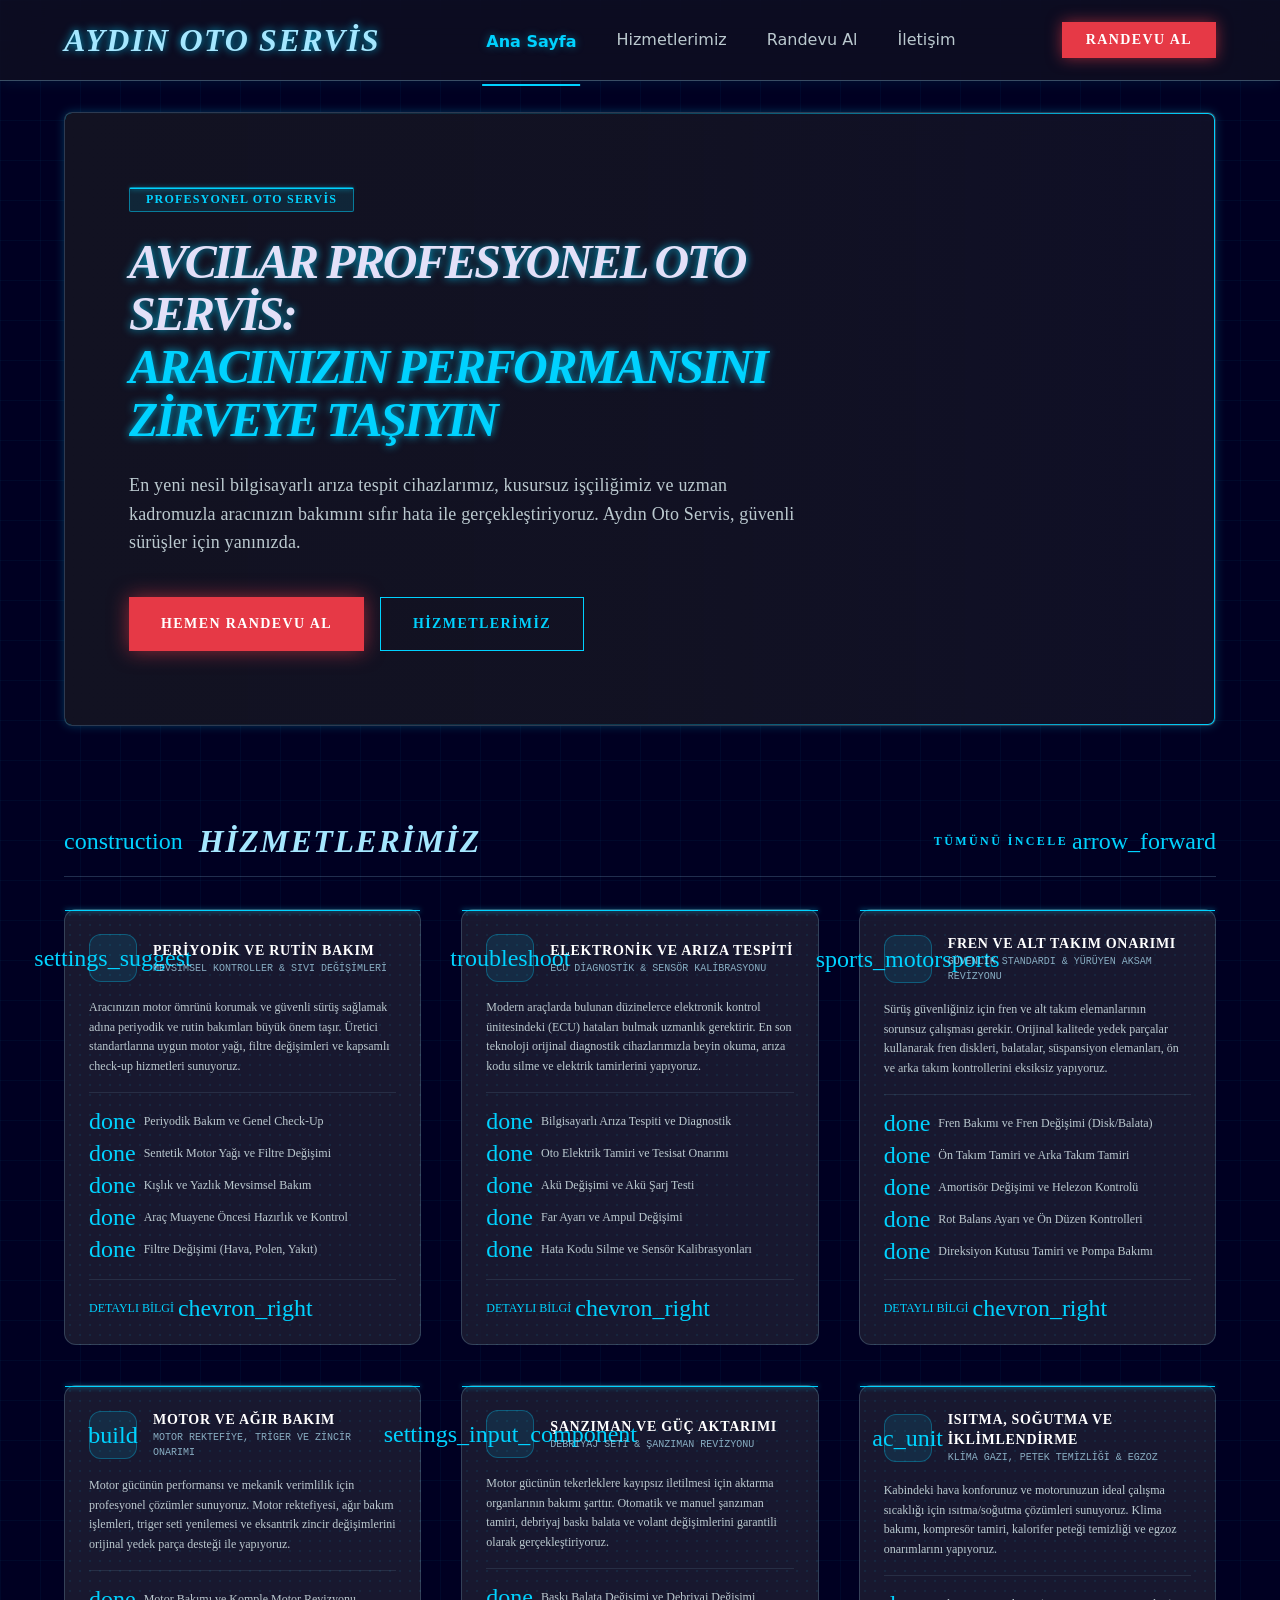
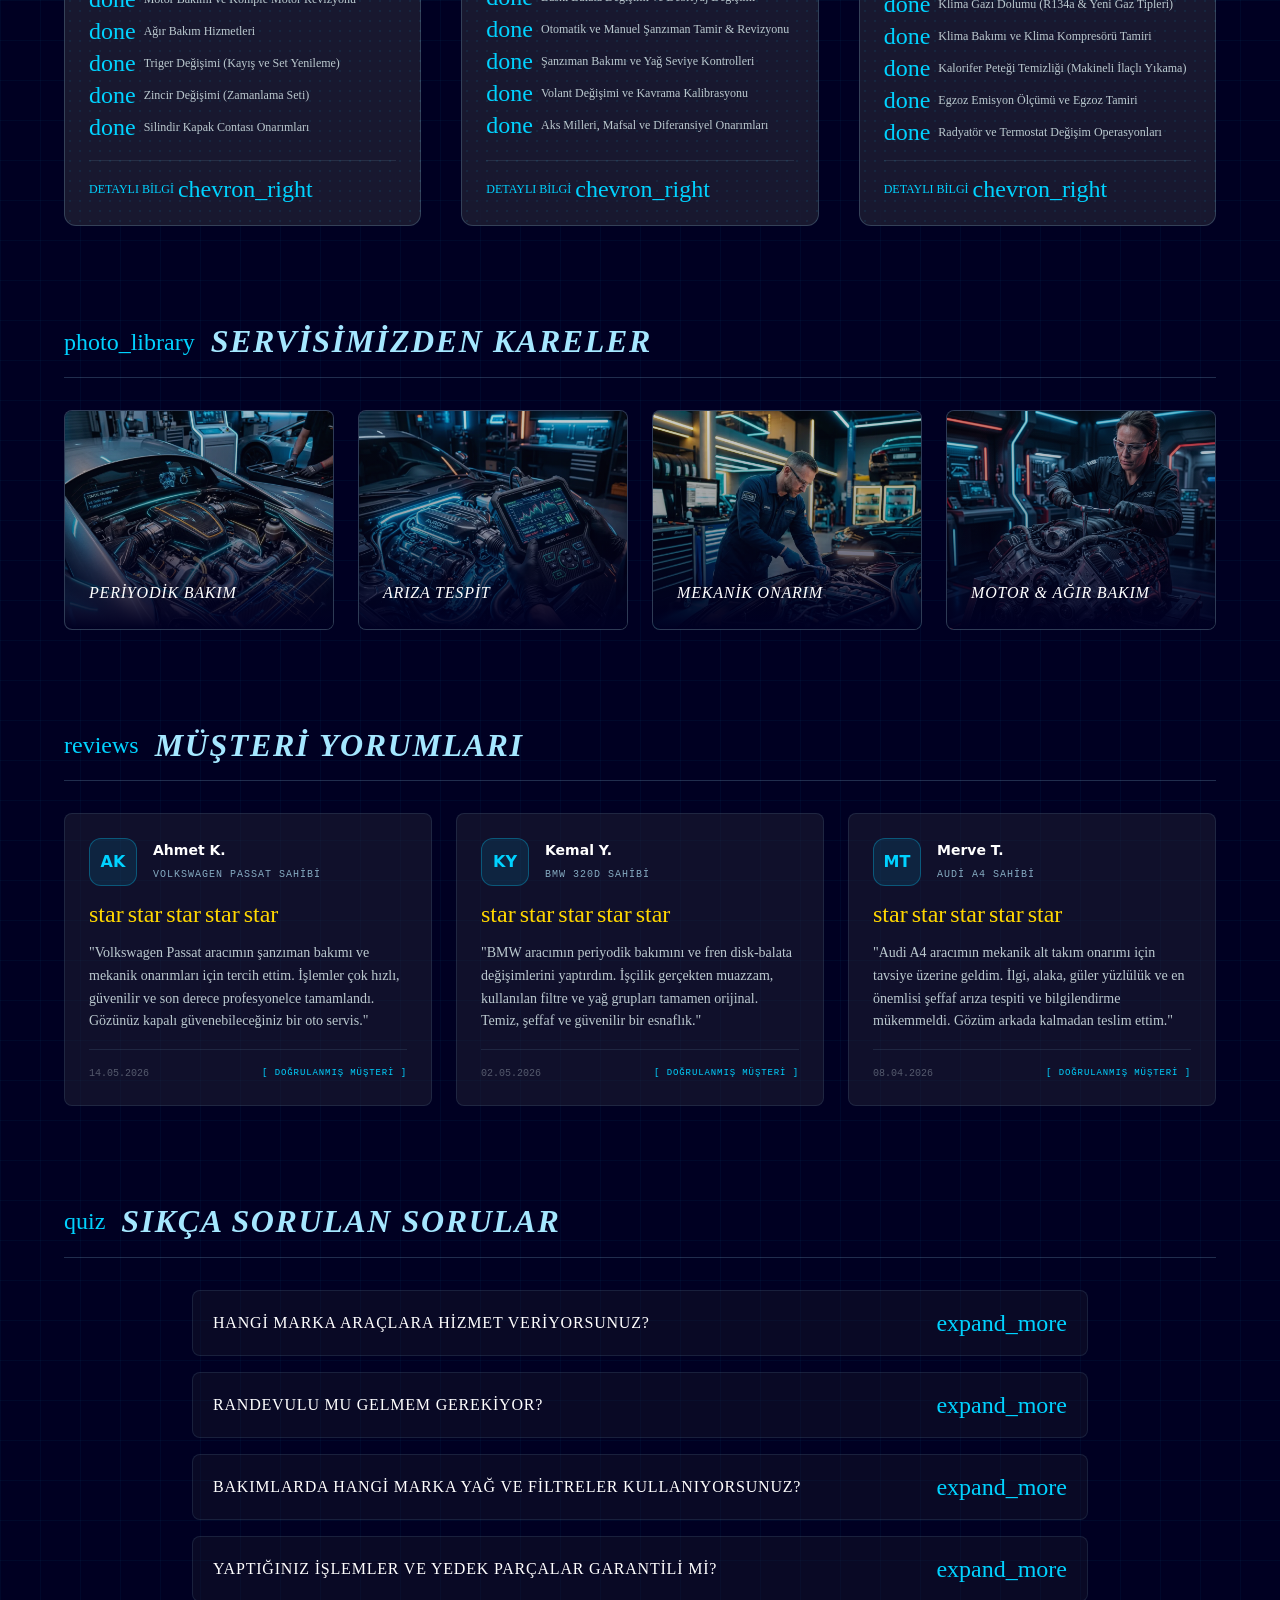
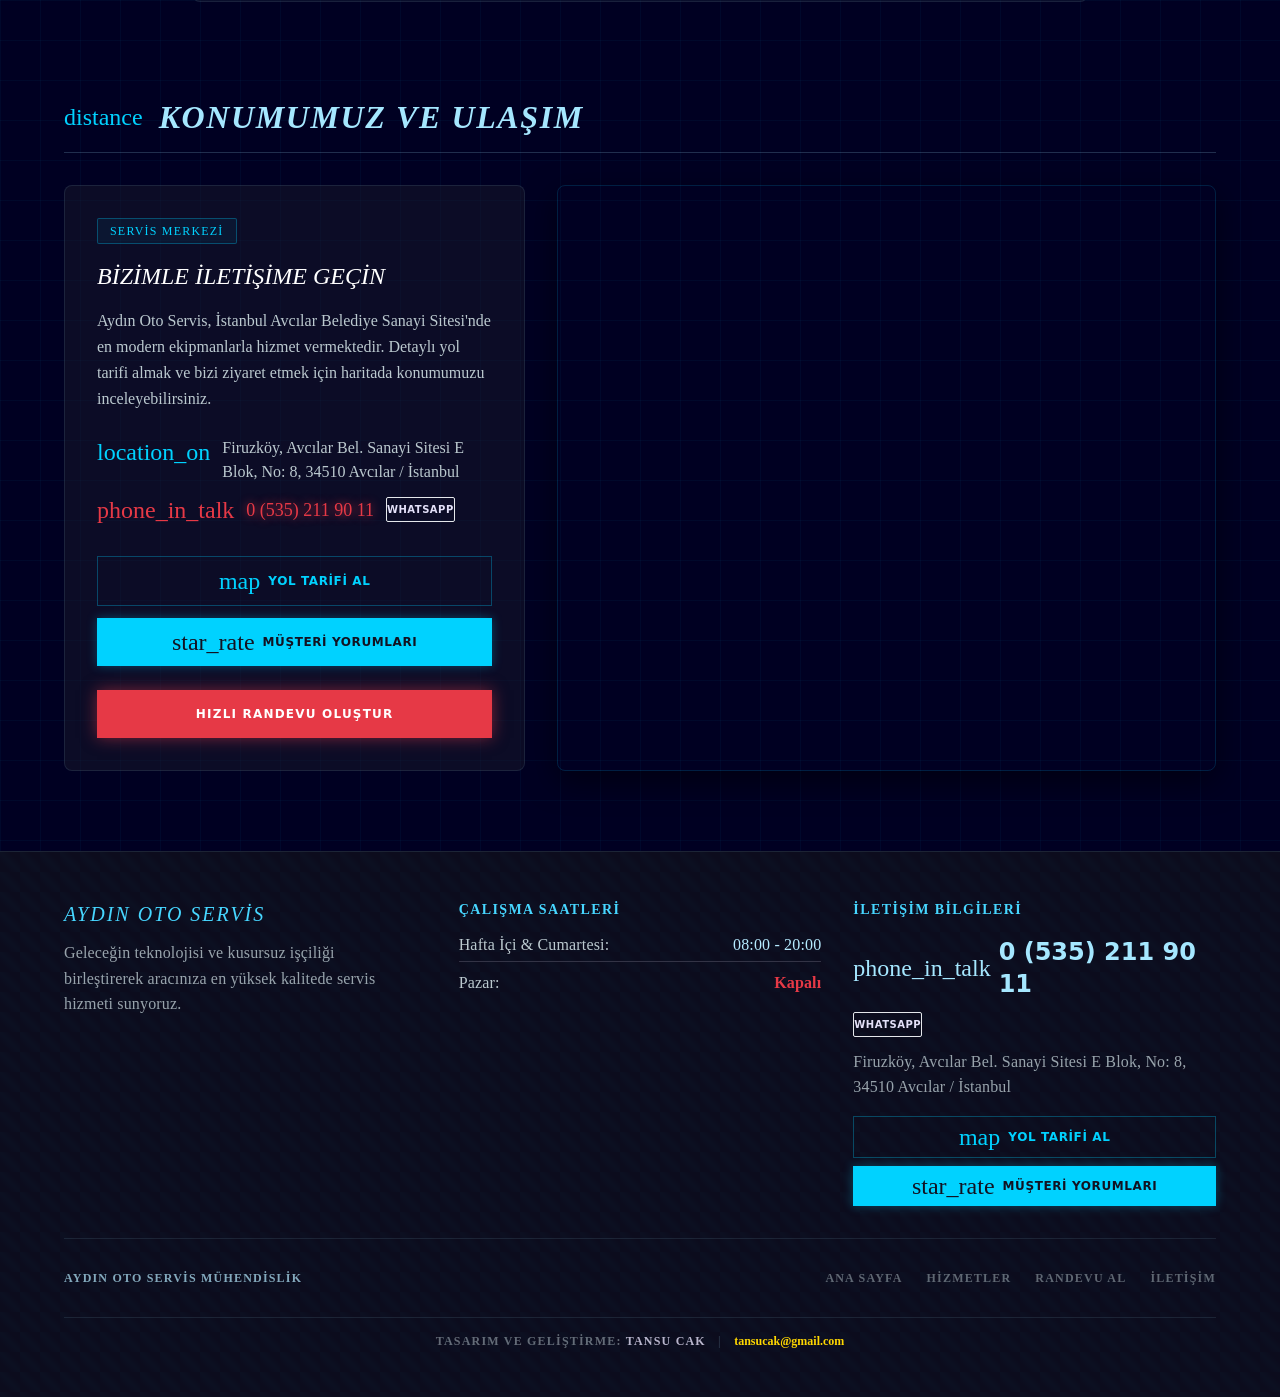
==== index.html @ fa3174de "Add files via upload" ====
<!DOCTYPE html>
<html class="dark" lang="tr">
<head>
    <meta charset="utf-8"/>
    <meta content="width=device-width, initial-scale=1.0" name="viewport"/>
    <title>Aydın Oto Servis | Avcılar Profesyonel Araç Bakım & Onarım</title>
    
    <!-- Security & Canonical (Early enforcement) -->
    <meta http-equiv="Content-Security-Policy" content="default-src 'self'; script-src 'self'; style-src 'self' 'unsafe-inline' https://fonts.googleapis.com; font-src 'self' https://fonts.gstatic.com; img-src 'self' data: https:; frame-src 'self' https://www.google.com https://google.com; frame-ancestors 'none';">
    <link rel="canonical" href="https://www.aydinotoservis.com.tr/"/>

    <!-- Critical Resource Preconnects -->
    <link href="https://fonts.googleapis.com" rel="preconnect"/>
    <link crossorigin="" href="https://fonts.gstatic.com" rel="preconnect"/>
    
    <!-- Stylesheets (FCP Critical Path) -->
    <link href="css/tailwind.css" rel="stylesheet"/>
    <link href="https://fonts.googleapis.com/css2?family=Material+Symbols+Outlined:wght,FILL@100..700,0..1&display=swap" rel="stylesheet"/>
    <link href="https://fonts.googleapis.com/css2?family=Chivo:ital,wght@0,300..900;1,300..900&display=swap" rel="stylesheet"/>
    <link href="css/style.css" rel="stylesheet"/>
    
    <!-- Non-render-blocking Scripts -->
    <script src="js/main.js" defer></script>

    <!-- SEO Metadata (Non-render-blocking) -->
    <meta name="google-site-verification" content="koNbMw-JmpKpNudVS98q64Ki1vgJASFUWnjmHalwhlk"/>
    <meta name="description" content="Avcılar Aydın Oto Servis'te bilgisayarlı arıza tespiti, periyodik araç bakımı, motor revizyonu ve fren sistemi onarımlarını uzman kadromuz ve orijinal yedek parçalarla gerçekleştiriyoruz. Hemen randevu alın!"/>
    <meta name="keywords" content="aydın oto servis, avcılar oto servis, bilgisayarlı arıza tespiti, oto tamir avcılar"/>
    <meta name="robots" content="index, follow"/>
    
    <!-- Open Graph / Facebook -->
    <meta property="og:type" content="website"/>
    <meta property="og:url" content="https://www.aydinotoservis.com.tr/"/>
    <meta property="og:title" content="Aydın Oto Servis | Avcılar Profesyonel Araç Bakım &amp; Onarım"/>
    <meta property="og:description" content="Avcılar Aydın Oto Servis'te bilgisayarlı arıza tespiti, periyodik araç bakımı, motor revizyonu ve fren sistemi onarımlarını uzman kadromuz ve orijinal yedek parçalarla gerçekleştiriyoruz. Hemen randevu alın!"/>
    <meta property="og:image" content="https://www.aydinotoservis.com.tr/images/service_maintenance.webp"/>

    <!-- Twitter -->
    <meta property="twitter:card" content="summary_large_image"/>
    <meta property="twitter:url" content="https://www.aydinotoservis.com.tr/"/>
    <meta property="twitter:title" content="Aydın Oto Servis | Avcılar Profesyonel Araç Bakım &amp; Onarım"/>
    <meta property="twitter:description" content="Avcılar Aydın Oto Servis'te bilgisayarlı arıza tespiti, periyodik araç bakımı, motor revizyonu ve fren sistemi onarımlarını uzman kadromuz ve orijinal yedek parçalarla gerçekleştiriyoruz. Hemen randevu alın!"/>
    <meta property="twitter:image" content="https://www.aydinotoservis.com.tr/images/service_maintenance.webp"/>

    <!-- Structured Data (Schema.org) - LocalBusiness & FAQ -->
    <script type="application/ld+json">
    {
      "@context": "https://schema.org",
      "@type": "AutoRepair",
      "name": "Aydın Oto Servis",
      "image": "https://www.aydinotoservis.com.tr/images/service_maintenance.webp",
      "@id": "https://www.aydinotoservis.com.tr/#organization",
      "url": "https://www.aydinotoservis.com.tr/",
      "telephone": "05352119011",
      "priceRange": "$$",
      "address": {
        "@type": "PostalAddress",
        "streetAddress": "Firuzköy, Avcılar Bel. Sanayi Sitesi E Blok, No: 8",
        "addressLocality": "Avcılar",
        "addressRegion": "İstanbul",
        "postalCode": "34510",
        "addressCountry": "TR"
      },
      "geo": {
        "@type": "GeoCoordinates",
        "latitude": 41.0118013,
        "longitude": 28.6963102
      },
      "openingHoursSpecification": [
        {
          "@type": "OpeningHoursSpecification",
          "dayOfWeek": [
            "Monday",
            "Tuesday",
            "Wednesday",
            "Thursday",
            "Friday",
            "Saturday"
          ],
          "opens": "08:00",
          "closes": "20:00"
        }
      ],
      "contactPoint": {
        "@type": "ContactPoint",
        "telephone": "+90-535-211-9011",
        "contactType": "customer service",
        "areaServed": "TR",
        "availableLanguage": "Turkish"
      }
    }
    </script>
    <script type="application/ld+json">
    {
      "@context": "https://schema.org",
      "@type": "FAQPage",
      "mainEntity": [
        {
          "@type": "Question",
          "name": "Hangi marka araçlara hizmet veriyorsunuz?",
          "acceptedAnswer": {
            "@type": "Answer",
            "text": "Aydın Oto Servis olarak başta Mercedes-Benz, BMW, Audi, Volkswagen ve Volvo olmak üzere tüm yerli, ithal, binek ve hafif ticari araç markalarına orijinal diagnostik cihazlarımız ve uzman kadromuzla profesyonel bakım ve onarım hizmeti sunmaktayız."
          }
        },
        {
          "@type": "Question",
          "name": "Randevulu mu gelmem gerekiyor?",
          "acceptedAnswer": {
            "@type": "Answer",
            "text": "Servisimizde bekleme sırası yaşamamanız ve aracınızın işlemlerinin en kısa sürede tamamlanması için web sitemizdeki çevrimiçi randevu panelini kullanarak veya telefon numaramızdan bizi arayarak randevu oluşturmanızı tavsiye ederiz. Randevusuz gelen araçlarımıza da uygunluk durumuna göre en kısa sürede müdahale edilmektedir."
          }
        },
        {
          "@type": "Question",
          "name": "Bakımlarda hangi marka yağ ve filtreler kullanıyorsunuz?",
          "acceptedAnswer": {
            "@type": "Answer",
            "text": "Araç motor sağlığını korumak adına tüm periyodik bakımlarda sadece üretici onaylı, yüksek standartlı sentetik motor yağları (Castrol, Mobil 1, Shell vb.) ve orijinal veya birinci sınıf lisanslı OEM filtre (Mann, Boscher, Filtron vb.) grupları kullanmaktayız. Müşterimizin talebine göre orijinal yetkili servis yedek parçaları da temin edilmektedir."
          }
        },
        {
          "@type": "Question",
          "name": "Yaptığınız işlemler ve yedek parçalar garantili mi?",
          "acceptedAnswer": {
            "@type": "Answer",
            "text": "Evet, Aydın Oto Servis bünyesinde gerçekleştirilen tüm motor, mekanik, fren sistemi onarımları ve yedek parça değişimleri, montaj tarihinden itibaren 1 yıl süreyle servis ve malzeme garantisi kapsamındadır."
          }
        }
      ]
    }
    </script>
    <script type="application/ld+json">
    {
      "@context": "https://schema.org",
      "@type": "BreadcrumbList",
      "itemListElement": [
        {
          "@type": "ListItem",
          "position": 1,
          "name": "Ana Sayfa",
          "item": "https://www.aydinotoservis.com.tr/"
        }
      ]
    }
    </script>
</head>
<body class="antialiased min-h-screen flex flex-col font-sans bg-tech-grid">

    <!-- TopNavBar (Modular with semantic header) -->
    <header class="fixed top-0 w-full z-50">
        <nav class="w-full bg-surface-dim/70 dark:bg-surface-dim/70 backdrop-blur-xl border-b border-primary/20 dark:border-primary/30 shadow-[0_0_15px_rgba(0,210,255,0.1)] transition-all duration-300">
            <div class="flex justify-between items-center px-margin-mobile md:px-margin-desktop h-20 w-full max-w-container-max-width mx-auto">
                <!-- Brand Logotype -->
                <div class="flex items-center">
                    <a href="index.html" class="font-headline-lg text-headline-lg-mobile md:text-headline-lg text-primary dark:text-primary uppercase tracking-tighter italic glow-text">
                        AYDIN OTO SERVİS
                    </a>
                </div>
                
                <!-- Navigation Links (Desktop) -->
                <div class="hidden md:flex space-x-2 items-center h-full">
                    <a class="nav-link text-primary dark:text-primary px-4 py-1 font-bold h-full flex items-center mt-1 active" href="index.html">Ana Sayfa</a>
                    <a class="nav-link text-on-surface-variant dark:text-on-surface-variant hover:text-primary transition-all h-full flex items-center hover:bg-primary/10 duration-300 px-4" href="hizmetler.html">Hizmetlerimiz</a>
                    <a class="nav-link text-on-surface-variant dark:text-on-surface-variant hover:text-primary transition-all h-full flex items-center hover:bg-primary/10 duration-300 px-4" href="randevu.html">Randevu Al</a>
                    <a class="nav-link text-on-surface-variant dark:text-on-surface-variant hover:text-primary transition-all h-full flex items-center hover:bg-primary/10 duration-300 px-4" href="#footer">İletişim</a>
                </div>
                
                <!-- Mobile Menu Burger Indicator & CTA -->
                <div class="flex items-center gap-4">
                    <a href="randevu.html" class="hidden sm:flex items-center justify-center font-label-md text-label-md px-6 py-2 bg-[#E63946] text-white hover:bg-[#ff4d5a] hover:scale-105 active:scale-95 transition-all duration-300 uppercase tracking-widest shadow-[0_0_15px_rgba(230,57,70,0.6)]">
                        RANDEVU AL
                    </a>
                    <button id="mobile-menu-btn" aria-label="Mobil Menüyü Aç" class="md:hidden flex items-center justify-center text-primary focus:outline-none p-2 border border-primary/20 rounded">
                        <span class="material-symbols-outlined text-2xl">menu</span>
                    </button>
                </div>
            </div>
            
            <!-- Mobile Dropdown Menu -->
            <div id="mobile-menu" class="hidden md:hidden flex-col bg-[#121222]/95 border-b border-primary/20 px-6 py-4 gap-4 opacity-0 -translate-y-4 transition-all duration-300">
                <a class="text-primary font-bold py-2 border-b border-primary/10" href="index.html">Ana Sayfa</a>
                <a class="text-on-surface-variant hover:text-primary py-2 border-b border-primary/10" href="hizmetler.html">Hizmetlerimiz</a>
                <a class="text-on-surface-variant hover:text-primary py-2 border-b border-primary/10" href="randevu.html">Randevu Al</a>
                <a class="text-on-surface-variant hover:text-primary py-2" href="#footer">İletişim</a>
                <a href="randevu.html" class="w-full text-center py-3 bg-[#E63946] text-white font-bold uppercase tracking-widest mt-2 block shadow-[0_0_10px_rgba(230,57,70,0.4)]">
                    Randevu Al
                </a>
            </div>
        </nav>
    </header>

    <main class="flex-grow pt-28 pb-20 w-full max-w-container-max-width mx-auto px-margin-mobile md:px-margin-desktop flex flex-col gap-24">
        
        <!-- Hero Section -->
        <section id="home" class="relative w-full rounded-xl overflow-hidden min-h-[614px] flex flex-col justify-center items-start p-8 md:p-16 border border-primary/20 glow-border bg-surface-container-low/60 backdrop-blur-md">
            <div class="absolute inset-0 bg-gradient-to-r from-surface-dim via-surface-dim/80 to-transparent z-0"></div>
            
            <!-- Background Image for Hero -->
            <div class="absolute inset-0 z-[-1] opacity-40 bg-cover bg-center hero-bg-image"></div>
            
            <div class="relative z-10 max-w-3xl flex flex-col gap-6">
                <div class="inline-block px-4 py-1 border border-primary-container/50 bg-primary-container/10 rounded-sm w-fit font-label-sm text-label-sm text-primary-container uppercase tracking-widest scanline-top">
                    PROFESYONEL OTO SERVİS
                </div>
                <h1 class="font-headline-xl text-headline-xl text-on-background glow-text tracking-tighter uppercase italic">
                    Avcılar Profesyonel Oto Servis: <br/> <span class="text-primary-container">Aracınızın Performansını Zirveye Taşıyın</span>
                </h1>
                <p class="font-body-lg text-body-lg text-on-surface-variant max-w-2xl">
                    En yeni nesil bilgisayarlı arıza tespit cihazlarımız, kusursuz işçiliğimiz ve uzman kadromuzla aracınızın bakımını sıfır hata ile gerçekleştiriyoruz. Aydın Oto Servis, güvenli sürüşler için yanınızda.
                </p>
                <div class="flex flex-wrap gap-4 mt-4">
                    <a href="randevu.html" class="flex items-center justify-center font-label-md text-label-md px-8 py-4 bg-[#E63946] text-white hover:bg-[#ff4d5a] hover:scale-105 active:scale-95 transition-all duration-300 uppercase tracking-widest shadow-[0_0_20px_rgba(230,57,70,0.6)]">Hemen Randevu Al</a>
                    <a href="hizmetler.html" class="flex items-center justify-center font-label-md text-label-md px-8 py-4 border border-primary-container text-primary-container hover:bg-primary-container/10 hover:shadow-[0_0_10px_rgba(0,210,255,0.2)] hover:scale-105 active:scale-95 transition-all duration-300 uppercase tracking-widest">Hizmetlerimiz</a>
                </div>
            </div>
        </section>

        <!-- Bento Grid Services Summary Teaser -->
        <section class="flex flex-col gap-8">
            <div class="flex justify-between items-center border-b border-primary/20 pb-4">
                <div class="flex items-center gap-4">
                    <span class="material-symbols-outlined material-symbols-filled text-primary-container text-3xl">construction</span>
                    <h2 class="font-headline-lg text-headline-lg-mobile md:text-headline-lg text-primary uppercase tracking-wider italic">HİZMETLERİMİZ</h2>
                </div>
                <a href="hizmetler.html" class="hidden sm:flex items-center gap-1 font-label-sm text-label-sm text-primary-container hover:text-white transition-colors">
                    TÜMÜNÜ İNCELE <span class="material-symbols-outlined text-sm">arrow_forward</span>
                </a>
            </div>
            
            <div class="grid grid-cols-1 md:grid-cols-3 gap-8 md:gap-10">
                <!-- Service Card 1 -->
                <div class="bg-surface-container-high/60 backdrop-blur-xl border border-primary/20 rounded-[12px] p-6 flex flex-col gap-4 hover:glow-border hover:scale-[1.02] transition-all duration-300 bg-hex-pattern group scanline-top">
                    <div class="flex items-center gap-4">
                        <div class="w-12 h-12 rounded-full bg-primary-container/10 flex items-center justify-center border border-primary-container/30 group-hover:bg-primary-container/20 group-hover:border-primary-container transition-colors shrink-0">
                            <span class="material-symbols-outlined material-symbols-filled text-primary-container">settings_suggest</span>
                        </div>
                        <div>
                            <h3 class="font-label-md text-sm text-white uppercase tracking-wider font-bold">PERİYODİK VE RUTİN BAKIM</h3>
                            <span class="text-[10px] text-primary-fixed opacity-70 block uppercase font-mono mt-0.5">MEVSİMSEL KONTROLLER & SIVI DEĞİŞİMLERİ</span>
                        </div>
                    </div>
                    <p class="font-body-md text-xs text-on-surface-variant leading-relaxed">
                        Aracınızın motor ömrünü korumak ve güvenli sürüş sağlamak adına periyodik ve rutin bakımları büyük önem taşır. Üretici standartlarına uygun motor yağı, filtre değişimleri ve kapsamlı check-up hizmetleri sunuyoruz.
                    </p>
                    <div class="border-t border-primary/10 pt-4 flex flex-col gap-2 font-body-md text-xs text-on-surface-variant">
                        <div class="flex items-center gap-2">
                            <span class="material-symbols-outlined text-[14px] text-primary-container font-bold">done</span>
                            <span>Periyodik Bakım ve Genel Check-Up</span>
                        </div>
                        <div class="flex items-center gap-2">
                            <span class="material-symbols-outlined text-[14px] text-primary-container font-bold">done</span>
                            <span>Sentetik Motor Yağı ve Filtre Değişimi</span>
                        </div>
                        <div class="flex items-center gap-2">
                            <span class="material-symbols-outlined text-[14px] text-primary-container font-bold">done</span>
                            <span>Kışlık ve Yazlık Mevsimsel Bakım</span>
                        </div>
                        <div class="flex items-center gap-2">
                            <span class="material-symbols-outlined text-[14px] text-primary-container font-bold">done</span>
                            <span>Araç Muayene Öncesi Hazırlık ve Kontrol</span>
                        </div>
                        <div class="flex items-center gap-2">
                            <span class="material-symbols-outlined text-[14px] text-primary-container font-bold">done</span>
                            <span>Filtre Değişimi (Hava, Polen, Yakıt)</span>
                        </div>
                    </div>
                    <a href="hizmetler.html" class="font-label-sm text-xs text-primary-container hover:text-white transition-colors flex items-center gap-1 mt-auto pt-4 border-t border-primary/10">
                        DETAYLI BİLGİ <span class="material-symbols-outlined text-xs">chevron_right</span>
                    </a>
                </div>
                
                <!-- Service Card 2 -->
                <div class="bg-surface-container-high/60 backdrop-blur-xl border border-primary/20 rounded-[12px] p-6 flex flex-col gap-4 hover:glow-border hover:scale-[1.02] transition-all duration-300 bg-hex-pattern group scanline-top">
                    <div class="flex items-center gap-4">
                        <div class="w-12 h-12 rounded-full bg-primary-container/10 flex items-center justify-center border border-primary-container/30 group-hover:bg-primary-container/20 group-hover:border-primary-container transition-colors shrink-0">
                            <span class="material-symbols-outlined material-symbols-filled text-primary-container">troubleshoot</span>
                        </div>
                        <div>
                            <h3 class="font-label-md text-sm text-white uppercase tracking-wider font-bold">ELEKTRONİK VE ARIZA TESPİTİ</h3>
                            <span class="text-[10px] text-primary-fixed opacity-70 block uppercase font-mono mt-0.5">ECU DİAGNOSTİK & SENSÖR KALİBRASYONU</span>
                        </div>
                    </div>
                    <p class="font-body-md text-xs text-on-surface-variant leading-relaxed">
                        Modern araçlarda bulunan düzinelerce elektronik kontrol ünitesindeki (ECU) hataları bulmak uzmanlık gerektirir. En son teknoloji orijinal diagnostik cihazlarımızla beyin okuma, arıza kodu silme ve elektrik tamirlerini yapıyoruz.
                    </p>
                    <div class="border-t border-primary/10 pt-4 flex flex-col gap-2 font-body-md text-xs text-on-surface-variant">
                        <div class="flex items-center gap-2">
                            <span class="material-symbols-outlined text-[14px] text-primary-container font-bold">done</span>
                            <span>Bilgisayarlı Arıza Tespiti ve Diagnostik</span>
                        </div>
                        <div class="flex items-center gap-2">
                            <span class="material-symbols-outlined text-[14px] text-primary-container font-bold">done</span>
                            <span>Oto Elektrik Tamiri ve Tesisat Onarımı</span>
                        </div>
                        <div class="flex items-center gap-2">
                            <span class="material-symbols-outlined text-[14px] text-primary-container font-bold">done</span>
                            <span>Akü Değişimi ve Akü Şarj Testi</span>
                        </div>
                        <div class="flex items-center gap-2">
                            <span class="material-symbols-outlined text-[14px] text-primary-container font-bold">done</span>
                            <span>Far Ayarı ve Ampul Değişimi</span>
                        </div>
                        <div class="flex items-center gap-2">
                            <span class="material-symbols-outlined text-[14px] text-primary-container font-bold">done</span>
                            <span>Hata Kodu Silme ve Sensör Kalibrasyonları</span>
                        </div>
                    </div>
                    <a href="hizmetler.html" class="font-label-sm text-xs text-primary-container hover:text-white transition-colors flex items-center gap-1 mt-auto pt-4 border-t border-primary/10">
                        DETAYLI BİLGİ <span class="material-symbols-outlined text-xs">chevron_right</span>
                    </a>
                </div>
                
                <!-- Service Card 3 -->
                <div class="bg-surface-container-high/60 backdrop-blur-xl border border-primary/20 rounded-[12px] p-6 flex flex-col gap-4 hover:glow-border hover:scale-[1.02] transition-all duration-300 bg-hex-pattern group scanline-top">
                    <div class="flex items-center gap-4">
                        <div class="w-12 h-12 rounded-full bg-primary-container/10 flex items-center justify-center border border-primary-container/30 group-hover:bg-primary-container/20 group-hover:border-primary-container transition-colors shrink-0">
                            <span class="material-symbols-outlined material-symbols-filled text-primary-container">sports_motorsports</span>
                        </div>
                        <div>
                            <h3 class="font-label-md text-sm text-white uppercase tracking-wider font-bold">FREN VE ALT TAKIM ONARIMI</h3>
                            <span class="text-[10px] text-primary-fixed opacity-70 block uppercase font-mono mt-0.5">GÜVENLİK STANDARDI & YÜRÜYEN AKSAM REVİZYONU</span>
                        </div>
                    </div>
                    <p class="font-body-md text-xs text-on-surface-variant leading-relaxed">
                        Sürüş güvenliğiniz için fren ve alt takım elemanlarının sorunsuz çalışması gerekir. Orijinal kalitede yedek parçalar kullanarak fren diskleri, balatalar, süspansiyon elemanları, ön ve arka takım kontrollerini eksiksiz yapıyoruz.
                    </p>
                    <div class="border-t border-primary/10 pt-4 flex flex-col gap-2 font-body-md text-xs text-on-surface-variant">
                        <div class="flex items-center gap-2">
                            <span class="material-symbols-outlined text-[14px] text-primary-container font-bold">done</span>
                            <span>Fren Bakımı ve Fren Değişimi (Disk/Balata)</span>
                        </div>
                        <div class="flex items-center gap-2">
                            <span class="material-symbols-outlined text-[14px] text-primary-container font-bold">done</span>
                            <span>Ön Takım Tamiri ve Arka Takım Tamiri</span>
                        </div>
                        <div class="flex items-center gap-2">
                            <span class="material-symbols-outlined text-[14px] text-primary-container font-bold">done</span>
                            <span>Amortisör Değişimi ve Helezon Kontrolü</span>
                        </div>
                        <div class="flex items-center gap-2">
                            <span class="material-symbols-outlined text-[14px] text-primary-container font-bold">done</span>
                            <span>Rot Balans Ayarı ve Ön Düzen Kontrolleri</span>
                        </div>
                        <div class="flex items-center gap-2">
                            <span class="material-symbols-outlined text-[14px] text-primary-container font-bold">done</span>
                            <span>Direksiyon Kutusu Tamiri ve Pompa Bakımı</span>
                        </div>
                    </div>
                    <a href="hizmetler.html" class="font-label-sm text-xs text-primary-container hover:text-white transition-colors flex items-center gap-1 mt-auto pt-4 border-t border-primary/10">
                        DETAYLI BİLGİ <span class="material-symbols-outlined text-xs">chevron_right</span>
                    </a>
                </div>

                <!-- Service Card 4 -->
                <div class="bg-surface-container-high/60 backdrop-blur-xl border border-primary/20 rounded-[12px] p-6 flex flex-col gap-4 hover:glow-border hover:scale-[1.02] transition-all duration-300 bg-hex-pattern group scanline-top">
                    <div class="flex items-center gap-4">
                        <div class="w-12 h-12 rounded-full bg-primary-container/10 flex items-center justify-center border border-primary-container/30 group-hover:bg-primary-container/20 group-hover:border-primary-container transition-colors shrink-0">
                            <span class="material-symbols-outlined material-symbols-filled text-primary-container">build</span>
                        </div>
                        <div>
                            <h3 class="font-label-md text-sm text-white uppercase tracking-wider font-bold">MOTOR VE AĞIR BAKIM</h3>
                            <span class="text-[10px] text-primary-fixed opacity-70 block uppercase font-mono mt-0.5">MOTOR REKTEFİYE, TRİGER VE ZİNCİR ONARIMI</span>
                        </div>
                    </div>
                    <p class="font-body-md text-xs text-on-surface-variant leading-relaxed">
                        Motor gücünün performansı ve mekanik verimlilik için profesyonel çözümler sunuyoruz. Motor rektefiyesi, ağır bakım işlemleri, triger seti yenilemesi ve eksantrik zincir değişimlerini orijinal yedek parça desteği ile yapıyoruz.
                    </p>
                    <div class="border-t border-primary/10 pt-4 flex flex-col gap-2 font-body-md text-xs text-on-surface-variant">
                        <div class="flex items-center gap-2">
                            <span class="material-symbols-outlined text-[14px] text-primary-container font-bold">done</span>
                            <span>Motor Bakımı ve Komple Motor Revizyonu</span>
                        </div>
                        <div class="flex items-center gap-2">
                            <span class="material-symbols-outlined text-[14px] text-primary-container font-bold">done</span>
                            <span>Ağır Bakım Hizmetleri</span>
                        </div>
                        <div class="flex items-center gap-2">
                            <span class="material-symbols-outlined text-[14px] text-primary-container font-bold">done</span>
                            <span>Triger Değişimi (Kayış ve Set Yenileme)</span>
                        </div>
                        <div class="flex items-center gap-2">
                            <span class="material-symbols-outlined text-[14px] text-primary-container font-bold">done</span>
                            <span>Zincir Değişimi (Zamanlama Seti)</span>
                        </div>
                        <div class="flex items-center gap-2">
                            <span class="material-symbols-outlined text-[14px] text-primary-container font-bold">done</span>
                            <span>Silindir Kapak Contası Onarımları</span>
                        </div>
                    </div>
                    <a href="hizmetler.html" class="font-label-sm text-xs text-primary-container hover:text-white transition-colors flex items-center gap-1 mt-auto pt-4 border-t border-primary/10">
                        DETAYLI BİLGİ <span class="material-symbols-outlined text-xs">chevron_right</span>
                    </a>
                </div>

                <!-- Service Card 5 -->
                <div class="bg-surface-container-high/60 backdrop-blur-xl border border-primary/20 rounded-[12px] p-6 flex flex-col gap-4 hover:glow-border hover:scale-[1.02] transition-all duration-300 bg-hex-pattern group scanline-top">
                    <div class="flex items-center gap-4">
                        <div class="w-12 h-12 rounded-full bg-primary-container/10 flex items-center justify-center border border-primary-container/30 group-hover:bg-primary-container/20 group-hover:border-primary-container transition-colors shrink-0">
                            <span class="material-symbols-outlined material-symbols-filled text-primary-container">settings_input_component</span>
                        </div>
                        <div>
                            <h3 class="font-label-md text-sm text-white uppercase tracking-wider font-bold">ŞANZIMAN VE GÜÇ AKTARIMI</h3>
                            <span class="text-[10px] text-primary-fixed opacity-70 block uppercase font-mono mt-0.5">DEBRİYAJ SETİ & ŞANZIMAN REVİZYONU</span>
                        </div>
                    </div>
                    <p class="font-body-md text-xs text-on-surface-variant leading-relaxed">
                        Motor gücünün tekerleklere kayıpsız iletilmesi için aktarma organlarının bakımı şarttır. Otomatik ve manuel şanzıman tamiri, debriyaj baskı balata ve volant değişimlerini garantili olarak gerçekleştiriyoruz.
                    </p>
                    <div class="border-t border-primary/10 pt-4 flex flex-col gap-2 font-body-md text-xs text-on-surface-variant">
                        <div class="flex items-center gap-2">
                            <span class="material-symbols-outlined text-[14px] text-primary-container font-bold">done</span>
                            <span>Baskı Balata Değişimi ve Debriyaj Değişimi</span>
                        </div>
                        <div class="flex items-center gap-2">
                            <span class="material-symbols-outlined text-[14px] text-primary-container font-bold">done</span>
                            <span>Otomatik ve Manuel Şanzıman Tamir & Revizyonu</span>
                        </div>
                        <div class="flex items-center gap-2">
                            <span class="material-symbols-outlined text-[14px] text-primary-container font-bold">done</span>
                            <span>Şanzıman Bakımı ve Yağ Seviye Kontrolleri</span>
                        </div>
                        <div class="flex items-center gap-2">
                            <span class="material-symbols-outlined text-[14px] text-primary-container font-bold">done</span>
                            <span>Volant Değişimi ve Kavrama Kalibrasyonu</span>
                        </div>
                        <div class="flex items-center gap-2">
                            <span class="material-symbols-outlined text-[14px] text-primary-container font-bold">done</span>
                            <span>Aks Milleri, Mafsal ve Diferansiyel Onarımları</span>
                        </div>
                    </div>
                    <a href="hizmetler.html" class="font-label-sm text-xs text-primary-container hover:text-white transition-colors flex items-center gap-1 mt-auto pt-4 border-t border-primary/10">
                        DETAYLI BİLGİ <span class="material-symbols-outlined text-xs">chevron_right</span>
                    </a>
                </div>

                <!-- Service Card 6 -->
                <div class="bg-surface-container-high/60 backdrop-blur-xl border border-primary/20 rounded-[12px] p-6 flex flex-col gap-4 hover:glow-border hover:scale-[1.02] transition-all duration-300 bg-hex-pattern group scanline-top">
                    <div class="flex items-center gap-4">
                        <div class="w-12 h-12 rounded-full bg-primary-container/10 flex items-center justify-center border border-primary-container/30 group-hover:bg-primary-container/20 group-hover:border-primary-container transition-colors shrink-0">
                            <span class="material-symbols-outlined material-symbols-filled text-primary-container">ac_unit</span>
                        </div>
                        <div>
                            <h3 class="font-label-md text-sm text-white uppercase tracking-wider font-bold">ISITMA, SOĞUTMA VE İKLİMLENDİRME</h3>
                            <span class="text-[10px] text-primary-fixed opacity-70 block uppercase font-mono mt-0.5">KLİMA GAZI, PETEK TEMİZLİĞİ & EGZOZ</span>
                        </div>
                    </div>
                    <p class="font-body-md text-xs text-on-surface-variant leading-relaxed">
                        Kabindeki hava konforunuz ve motorunuzun ideal çalışma sıcaklığı için ısıtma/soğutma çözümleri sunuyoruz. Klima bakımı, kompresör tamiri, kalorifer peteği temizliği ve egzoz onarımlarını yapıyoruz.
                    </p>
                    <div class="border-t border-primary/10 pt-4 flex flex-col gap-2 font-body-md text-xs text-on-surface-variant">
                        <div class="flex items-center gap-2">
                            <span class="material-symbols-outlined text-[14px] text-primary-container font-bold">done</span>
                            <span>Klima Gazı Dolumu (R134a & Yeni Gaz Tipleri)</span>
                        </div>
                        <div class="flex items-center gap-2">
                            <span class="material-symbols-outlined text-[14px] text-primary-container font-bold">done</span>
                            <span>Klima Bakımı ve Klima Kompresörü Tamiri</span>
                        </div>
                        <div class="flex items-center gap-2">
                            <span class="material-symbols-outlined text-[14px] text-primary-container font-bold">done</span>
                            <span>Kalorifer Peteği Temizliği (Makineli İlaçlı Yıkama)</span>
                        </div>
                        <div class="flex items-center gap-2">
                            <span class="material-symbols-outlined text-[14px] text-primary-container font-bold">done</span>
                            <span>Egzoz Emisyon Ölçümü ve Egzoz Tamiri</span>
                        </div>
                        <div class="flex items-center gap-2">
                            <span class="material-symbols-outlined text-[14px] text-primary-container font-bold">done</span>
                            <span>Radyatör ve Termostat Değişim Operasyonları</span>
                        </div>
                    </div>
                    <a href="hizmetler.html" class="font-label-sm text-xs text-primary-container hover:text-white transition-colors flex items-center gap-1 mt-auto pt-4 border-t border-primary/10">
                        DETAYLI BİLGİ <span class="material-symbols-outlined text-xs">chevron_right</span>
                    </a>
                </div>
            </div>
        </section>

        <!-- Cyber HUD Photo Gallery Section -->
        <section class="flex flex-col gap-8">
            <div class="flex justify-between items-center border-b border-primary/20 pb-4">
                <div class="flex items-center gap-4">
                    <span class="material-symbols-outlined material-symbols-filled text-primary-container text-3xl">photo_library</span>
                    <h2 class="font-headline-lg text-headline-lg-mobile md:text-headline-lg text-primary uppercase tracking-wider italic">SERVİSİMİZDEN KARELER</h2>
                </div>
            </div>
            
            <div class="grid grid-cols-1 sm:grid-cols-2 lg:grid-cols-4 gap-6">
                <!-- Image Slot 1 -->
                <div class="relative bg-surface-container-high/40 border border-primary/20 rounded-xl overflow-hidden min-h-[220px] flex flex-col items-stretch justify-end group hover:glow-border hover:scale-[1.02] transition-all duration-300 p-6">
                    <!-- Premium AI Image Background -->
                    <img src="images/service_maintenance.webp" alt="Avcılar'da periyodik araç bakımı ve motor yağı değişimi hizmeti" loading="lazy" width="600" height="400" class="absolute inset-0 w-full h-full object-cover opacity-80 group-hover:opacity-100 group-hover:scale-110 transition-all duration-700 ease-out z-0">
                    
                    <!-- Dark HUD Gradient Overlay -->
                    <div class="absolute inset-0 bg-gradient-to-t from-[#000022] via-[#000022]/20 to-transparent z-10"></div>
                    
                    <!-- Bottom Details -->
                    <div class="relative z-20 mt-auto">
                        <h3 class="font-headline-lg text-base text-white uppercase italic tracking-wider">PERİYODİK BAKIM</h3>
                    </div>
                </div>

                <!-- Image Slot 2 -->
                <div class="relative bg-surface-container-high/40 border border-primary/20 rounded-xl overflow-hidden min-h-[220px] flex flex-col items-stretch justify-end group hover:glow-border hover:scale-[1.02] transition-all duration-300 p-6">
                    <img src="images/service_diagnostics.webp" alt="Avcılar Aydın Oto Servis bilgisayarlı arıza tespiti ve oto beyin testi" loading="lazy" width="600" height="400" class="absolute inset-0 w-full h-full object-cover opacity-80 group-hover:opacity-100 group-hover:scale-110 transition-all duration-700 ease-out z-0">
                    <div class="absolute inset-0 bg-gradient-to-t from-[#000022] via-[#000022]/20 to-transparent z-10"></div>
                    
                    <div class="relative z-20 mt-auto">
                        <h3 class="font-headline-lg text-base text-white uppercase italic tracking-wider">ARIZA TESPİT</h3>
                    </div>
                </div>

                <!-- Image Slot 3 -->
                <div class="relative bg-surface-container-high/40 border border-primary/20 rounded-xl overflow-hidden min-h-[220px] flex flex-col items-stretch justify-end group hover:glow-border hover:scale-[1.02] transition-all duration-300 p-6">
                    <img src="images/service_repair.webp" alt="Oto mekanik tamiri, fren diski ve balata değişim operasyonu" loading="lazy" width="600" height="400" class="absolute inset-0 w-full h-full object-cover opacity-80 group-hover:opacity-100 group-hover:scale-110 transition-all duration-700 ease-out z-0">
                    <div class="absolute inset-0 bg-gradient-to-t from-[#000022] via-[#000022]/20 to-transparent z-10"></div>
                    
                    <div class="relative z-20 mt-auto">
                        <h3 class="font-headline-lg text-base text-white uppercase italic tracking-wider">MEKANİK ONARIM</h3>
                    </div>
                </div>

                <!-- Image Slot 4 -->
                <div class="relative bg-surface-container-high/40 border border-primary/20 rounded-xl overflow-hidden min-h-[220px] flex flex-col items-stretch justify-end group hover:glow-border hover:scale-[1.02] transition-all duration-300 p-6">
                    <img src="images/service_engine.png" alt="Avcılar motor rektefiye, araç ağır bakım ve triger zincir değişimi hizmeti" loading="lazy" width="600" height="400" class="absolute inset-0 w-full h-full object-cover opacity-80 group-hover:opacity-100 group-hover:scale-110 transition-all duration-700 ease-out z-0">
                    <div class="absolute inset-0 bg-gradient-to-t from-[#000022] via-[#000022]/20 to-transparent z-10"></div>
                    
                    <div class="relative z-20 mt-auto">
                        <h3 class="font-headline-lg text-base text-white uppercase italic tracking-wider">MOTOR & AĞIR BAKIM</h3>
                    </div>
                </div>
            </div>
        </section>

        <!-- Müşteri Yorumları (Testimonials) Section -->
        <section id="yorumlar" class="flex flex-col gap-8">
            <div class="flex items-center gap-4 border-b border-primary/20 pb-4">
                <span class="material-symbols-outlined material-symbols-filled text-primary-container text-3xl">reviews</span>
                <h2 class="font-headline-lg text-headline-lg-mobile md:text-headline-lg text-primary uppercase tracking-wider italic">MÜŞTERİ YORUMLARI</h2>
            </div>
            
            <div class="grid grid-cols-1 md:grid-cols-3 gap-6">
                <!-- Review Card 1 -->
                <div class="bg-surface-container-high/40 border border-primary/10 rounded-xl p-6 flex flex-col gap-4 hover:glow-border transition-all duration-300 relative group">
                    <div class="flex items-center gap-4">
                        <div class="w-12 h-12 rounded-full bg-primary-container/10 border border-primary-container/30 flex items-center justify-center font-bold text-primary-container">
                            AK
                        </div>
                        <div>
                            <h3 class="text-sm font-bold text-white">Ahmet K.</h3>
                            <span class="text-[10px] text-primary-fixed opacity-70 uppercase tracking-widest font-mono">Volkswagen Passat Sahibi</span>
                        </div>
                    </div>
                    <!-- Rating Stars -->
                    <div class="flex gap-1 text-[#FFD700]">
                        <span class="material-symbols-outlined material-symbols-filled text-sm">star</span>
                        <span class="material-symbols-outlined material-symbols-filled text-sm">star</span>
                        <span class="material-symbols-outlined material-symbols-filled text-sm">star</span>
                        <span class="material-symbols-outlined material-symbols-filled text-sm">star</span>
                        <span class="material-symbols-outlined material-symbols-filled text-sm">star</span>
                    </div>
                    <p class="font-body-md text-sm text-on-surface-variant leading-relaxed">
                        "Volkswagen Passat aracımın şanzıman bakımı ve mekanik onarımları için tercih ettim. İşlemler çok hızlı, güvenilir ve son derece profesyonelce tamamlandı. Gözünüz kapalı güvenebileceğiniz bir oto servis."
                    </p>
                    <div class="mt-auto pt-4 border-t border-primary/10 flex items-center justify-between">
                        <span class="text-[10px] text-on-surface-variant/40 font-mono">14.05.2026</span>
                        <span class="text-[9px] text-[#00d2ff] font-mono uppercase tracking-widest">[ DOĞRULANMIŞ MÜŞTERİ ]</span>
                    </div>
                </div>

                <!-- Review Card 2 -->
                <div class="bg-surface-container-high/40 border border-primary/10 rounded-xl p-6 flex flex-col gap-4 hover:glow-border transition-all duration-300 relative group">
                    <div class="flex items-center gap-4">
                        <div class="w-12 h-12 rounded-full bg-primary-container/10 border border-primary-container/30 flex items-center justify-center font-bold text-primary-container">
                            KY
                        </div>
                        <div>
                            <h3 class="text-sm font-bold text-white">Kemal Y.</h3>
                            <span class="text-[10px] text-primary-fixed opacity-70 uppercase tracking-widest font-mono">BMW 320d Sahibi</span>
                        </div>
                    </div>
                    <!-- Rating Stars -->
                    <div class="flex gap-1 text-[#FFD700]">
                        <span class="material-symbols-outlined material-symbols-filled text-sm">star</span>
                        <span class="material-symbols-outlined material-symbols-filled text-sm">star</span>
                        <span class="material-symbols-outlined material-symbols-filled text-sm">star</span>
                        <span class="material-symbols-outlined material-symbols-filled text-sm">star</span>
                        <span class="material-symbols-outlined material-symbols-filled text-sm">star</span>
                    </div>
                    <p class="font-body-md text-sm text-on-surface-variant leading-relaxed">
                        "BMW aracımın periyodik bakımını ve fren disk-balata değişimlerini yaptırdım. İşçilik gerçekten muazzam, kullanılan filtre ve yağ grupları tamamen orijinal. Temiz, şeffaf ve güvenilir bir esnaflık."
                    </p>
                    <div class="mt-auto pt-4 border-t border-primary/10 flex items-center justify-between">
                        <span class="text-[10px] text-on-surface-variant/40 font-mono">02.05.2026</span>
                        <span class="text-[9px] text-[#00d2ff] font-mono uppercase tracking-widest">[ DOĞRULANMIŞ MÜŞTERİ ]</span>
                    </div>
                </div>

                <!-- Review Card 3 -->
                <div class="bg-surface-container-high/40 border border-primary/10 rounded-xl p-6 flex flex-col gap-4 hover:glow-border transition-all duration-300 relative group">
                    <div class="flex items-center gap-4">
                        <div class="w-12 h-12 rounded-full bg-primary-container/10 border border-primary-container/30 flex items-center justify-center font-bold text-primary-container">
                            MT
                        </div>
                        <div>
                            <h3 class="text-sm font-bold text-white">Merve T.</h3>
                            <span class="text-[10px] text-primary-fixed opacity-70 uppercase tracking-widest font-mono">Audi A4 Sahibi</span>
                        </div>
                    </div>
                    <!-- Rating Stars -->
                    <div class="flex gap-1 text-[#FFD700]">
                        <span class="material-symbols-outlined material-symbols-filled text-sm">star</span>
                        <span class="material-symbols-outlined material-symbols-filled text-sm">star</span>
                        <span class="material-symbols-outlined material-symbols-filled text-sm">star</span>
                        <span class="material-symbols-outlined material-symbols-filled text-sm">star</span>
                        <span class="material-symbols-outlined material-symbols-filled text-sm">star</span>
                    </div>
                    <p class="font-body-md text-sm text-on-surface-variant leading-relaxed">
                        "Audi A4 aracımın mekanik alt takım onarımı için tavsiye üzerine geldim. İlgi, alaka, güler yüzlülük ve en önemlisi şeffaf arıza tespiti ve bilgilendirme mükemmeldi. Gözüm arkada kalmadan teslim ettim."
                    </p>
                    <div class="mt-auto pt-4 border-t border-primary/10 flex items-center justify-between">
                        <span class="text-[10px] text-on-surface-variant/40 font-mono">08.04.2026</span>
                        <span class="text-[9px] text-[#00d2ff] font-mono uppercase tracking-widest">[ DOĞRULANMIŞ MÜŞTERİ ]</span>
                    </div>
                </div>
            </div>
        </section>

        <!-- Sıkça Sorulan Sorular (FAQ / SSS) Section -->
        <section id="sss" class="flex flex-col gap-8">
            <div class="flex items-center gap-4 border-b border-primary/20 pb-4">
                <span class="material-symbols-outlined material-symbols-filled text-primary-container text-3xl">quiz</span>
                <h2 class="font-headline-lg text-headline-lg-mobile md:text-headline-lg text-primary uppercase tracking-wider italic">SIKÇA SORULAN SORULAR</h2>
            </div>
            
            <div class="max-w-4xl mx-auto w-full flex flex-col gap-4">
                <!-- FAQ Item 1 -->
                <details class="group bg-surface-container/30 border border-primary/10 rounded-xl overflow-hidden [&_summary::-webkit-details-marker]:hidden transition-all duration-300 hover:border-primary/30">
                    <summary class="flex justify-between items-center p-5 cursor-pointer font-label-md text-white select-none hover:bg-primary/5 transition-colors">
                        <span class="uppercase tracking-wider">Hangi marka araçlara hizmet veriyorsunuz?</span>
                        <span class="material-symbols-outlined text-primary-container transition-transform duration-300 group-open:rotate-180">expand_more</span>
                    </summary>
                    <div class="p-5 border-t border-primary/5 font-body-md text-sm text-on-surface-variant leading-relaxed bg-[#0c0c1d]/50">
                        Aydın Oto Servis olarak başta Mercedes-Benz, BMW, Audi, Volkswagen ve Volvo olmak üzere tüm yerli, ithal, binek ve hafif ticari araç markalarına orijinal diagnostik cihazlarımız ve uzman kadromuzla profesyonel bakım ve onarım hizmeti sunmaktayız.
                    </div>
                </details>

                <!-- FAQ Item 2 -->
                <details class="group bg-surface-container/30 border border-primary/10 rounded-xl overflow-hidden [&_summary::-webkit-details-marker]:hidden transition-all duration-300 hover:border-primary/30">
                    <summary class="flex justify-between items-center p-5 cursor-pointer font-label-md text-white select-none hover:bg-primary/5 transition-colors">
                        <span class="uppercase tracking-wider">Randevulu mu gelmem gerekiyor?</span>
                        <span class="material-symbols-outlined text-primary-container transition-transform duration-300 group-open:rotate-180">expand_more</span>
                    </summary>
                    <div class="p-5 border-t border-primary/5 font-body-md text-sm text-on-surface-variant leading-relaxed bg-[#0c0c1d]/50">
                        Servisimizde bekleme sırası yaşamamanız ve aracınızın işlemlerinin en kısa sürede tamamlanması için web sitemizdeki çevrimiçi randevu panelini kullanarak veya telefon numaramızdan bizi arayarak randevu oluşturmanızı tavsiye ederiz. Randevusuz gelen araçlarımıza da uygunluk durumuna göre en kısa sürede müdahale edilmektedir.
                    </div>
                </details>

                <!-- FAQ Item 3 -->
                <details class="group bg-surface-container/30 border border-primary/10 rounded-xl overflow-hidden [&_summary::-webkit-details-marker]:hidden transition-all duration-300 hover:border-primary/30">
                    <summary class="flex justify-between items-center p-5 cursor-pointer font-label-md text-white select-none hover:bg-primary/5 transition-colors">
                        <span class="uppercase tracking-wider">Bakımlarda hangi marka yağ ve filtreler kullanıyorsunuz?</span>
                        <span class="material-symbols-outlined text-primary-container transition-transform duration-300 group-open:rotate-180">expand_more</span>
                    </summary>
                    <div class="p-5 border-t border-primary/5 font-body-md text-sm text-on-surface-variant leading-relaxed bg-[#0c0c1d]/50">
                        Araç motor sağlığını korumak adına tüm periyodik bakımlarda sadece üretici onaylı, yüksek standartlı sentetik motor yağları (Castrol, Mobil 1, Shell vb.) ve orijinal veya birinci sınıf lisanslı OEM filtre (Mann, Boscher, Filtron vb.) grupları kullanmaktayız. Müşterimizin talebine göre orijinal yetkili servis yedek parçaları da temin edilmektedir.
                    </div>
                </details>

                <!-- FAQ Item 4 -->
                <details class="group bg-surface-container/30 border border-primary/10 rounded-xl overflow-hidden [&_summary::-webkit-details-marker]:hidden transition-all duration-300 hover:border-primary/30">
                    <summary class="flex justify-between items-center p-5 cursor-pointer font-label-md text-white select-none hover:bg-primary/5 transition-colors">
                        <span class="uppercase tracking-wider">Yaptığınız işlemler ve yedek parçalar garantili mi?</span>
                        <span class="material-symbols-outlined text-primary-container transition-transform duration-300 group-open:rotate-180">expand_more</span>
                    </summary>
                    <div class="p-5 border-t border-primary/5 font-body-md text-sm text-on-surface-variant leading-relaxed bg-[#0c0c1d]/50">
                        Evet, Aydın Oto Servis bünyesinde gerçekleştirilen tüm motor, mekanik, fren sistemi onarımları ve yedek parça değişimleri, montaj tarihinden itibaren 1 yıl süreyle servis ve malzeme garantisi kapsamındadır.
                    </div>
                </details>
            </div>
        </section>

        <!-- Interactive Contact & Dark Map Section -->
        <section class="flex flex-col gap-8">
            <div class="flex items-center gap-4 border-b border-primary/20 pb-4">
                <span class="material-symbols-outlined material-symbols-filled text-primary-container text-3xl">distance</span>
                <h2 class="font-headline-lg text-headline-lg-mobile md:text-headline-lg text-primary uppercase tracking-wider italic">KONUMUMUZ VE ULAŞIM</h2>
            </div>
            
            <div class="grid grid-cols-1 lg:grid-cols-12 gap-8 items-stretch">
                <!-- Location Info Block -->
                <div class="lg:col-span-5 flex flex-col gap-6 bg-surface-container/40 p-8 rounded-xl border border-primary/10 justify-between">
                    <div class="flex flex-col gap-4">
                        <div class="inline-block px-3 py-1 border border-[#00d2ff]/30 bg-[#00d2ff]/5 rounded-sm w-fit font-label-sm text-xs text-[#00d2ff] uppercase tracking-widest">
                            SERVİS MERKEZİ
                        </div>
                        <h3 class="font-headline-lg text-2xl text-white uppercase italic">Bizimle İletişime Geçin</h3>
                        <p class="font-body-md text-on-surface-variant leading-relaxed">
                            Aydın Oto Servis, İstanbul Avcılar Belediye Sanayi Sitesi'nde en modern ekipmanlarla hizmet vermektedir. Detaylı yol tarifi almak ve bizi ziyaret etmek için haritada konumumuzu inceleyebilirsiniz.
                        </p>
                        
                        <div class="flex flex-col gap-3 mt-2">
                            <div class="flex items-start gap-3">
                                <span class="material-symbols-outlined text-[#00d2ff] mt-1">location_on</span>
                                <span class="font-body-md text-on-surface-variant">Firuzköy, Avcılar Bel. Sanayi Sitesi E Blok, No: 8, 34510 Avcılar / İstanbul</span>
                            </div>
                            <div class="flex items-center gap-3 flex-wrap">
                                <div class="flex items-center gap-3">
                                    <span class="material-symbols-outlined text-[#E63946] animate-pulse">phone_in_talk</span>
                                    <a href="tel:05352119011" class="font-headline-lg text-lg text-[#E63946] glow-text-red hover:underline">0 (535) 211 90 11</a>
                                </div>
                                <a href="https://wa.me/905352119011" target="_blank" rel="noopener" class="flex items-center gap-1.5 text-[10px] font-bold uppercase tracking-wider px-2.5 py-1 bg-[#25D366]/10 border border-[#25D366]/30 text-[#25D366] hover:bg-[#25D366]/20 transition-all duration-300 rounded-sm" title="WhatsApp ile İletişime Geçin">
                                    <svg class="w-3.5 h-3.5 fill-current" viewBox="0 0 24 24" xmlns="http://www.w3.org/2000/svg">
                                        <path d="M17.472 14.382c-.297-.149-1.758-.867-2.03-.967-.273-.099-.471-.148-.67.15-.197.297-.767.966-.94 1.164-.173.199-.347.223-.644.075-.297-.15-1.255-.463-2.39-1.475-.883-.788-1.48-1.761-1.653-2.059-.173-.297-.018-.458.13-.606.134-.133.298-.347.446-.52.149-.174.198-.298.298-.497.099-.198.05-.371-.025-.52-.075-.149-.669-1.612-.916-2.207-.242-.579-.487-.5-.669-.51-.173-.008-.371-.01-.57-.01-.198 0-.52.074-.792.372-.272.297-1.04 1.016-1.04 2.479 0 1.462 1.065 2.875 1.213 3.074.149.198 2.096 3.2 5.077 4.487.709.306 1.262.489 1.694.625.712.227 1.36.195 1.871.118.571-.085 1.758-.719 2.006-1.413.248-.694.248-1.289.173-1.413-.074-.124-.272-.198-.57-.347m-5.421 7.403h-.004a9.87 9.87 0 01-5.031-1.378l-.361-.214-3.741.982.998-3.648-.235-.374a9.86 9.86 0 01-1.51-5.26c.001-5.45 4.436-9.884 9.888-9.884 2.64 0 5.122 1.03 6.988 2.898a9.825 9.825 0 012.893 6.994c-.003 5.45-4.437 9.884-9.885 9.884m8.413-18.297A11.815 11.815 0 0012.05 0C5.495 0 .16 5.335.157 11.892c0 2.096.547 4.142 1.588 5.945L0 24l6.335-1.662c1.746.953 3.71 1.455 5.705 1.455h.008c6.56 0 11.89-5.335 11.893-11.893a11.821 11.821 0 00-3.48-8.413z"/>
                                    </svg>
                                    WhatsApp
                                </a>
                            </div>
                        </div>

                        <!-- GMB Actions -->
                        <div class="flex flex-col sm:flex-row gap-3 mt-4">
                            <a href="https://maps.app.goo.gl/xyHTuG7GuMg2Aqmh8" 
                               target="_blank" rel="noopener"
                               class="flex-1 flex items-center justify-center gap-2 py-3 btn-gmb-outline text-xs font-bold uppercase tracking-wider transition-all duration-300">
                                <span class="material-symbols-outlined text-sm">map</span> Yol Tarifi Al
                            </a>
                            <a href="https://maps.app.goo.gl/SxiFotY4CgdyWAop6" 
                               target="_blank" rel="noopener"
                               class="flex-1 flex items-center justify-center gap-2 py-3 btn-gmb-filled text-xs font-bold uppercase tracking-wider transition-all duration-300">
                                <span class="material-symbols-outlined text-sm">star_rate</span> Müşteri Yorumları
                            </a>
                        </div>
                    </div>
                    
                    <a href="randevu.html" class="w-full text-center py-4 bg-[#E63946] text-white hover:bg-[#ff4d5a] transition-all duration-300 uppercase tracking-widest font-bold text-xs shadow-[0_0_15px_rgba(230,57,70,0.5)]">
                        HIZLI RANDEVU OLUŞTUR
                    </a>
                </div>
                
                <!-- Interactive Dark themed Google Maps Iframe -->
                <div class="lg:col-span-7 rounded-xl overflow-hidden map-glow-container min-h-[350px]">
                    <!-- Google Maps Iframe, stylized with an embedded inline CSS filter to create a beautiful dark HUD map matching the page theme -->
                    <iframe 
                        src="https://www.google.com/maps/embed?pb=!1m18!1m12!1m3!1d3010.5146036125023!2d28.69631021219357!3d41.01180132036577!2m3!1f0!2f0!3f0!3m2!1i1024!2i768!4f13.1!3m3!1m2!1s0x14caa0eb0ef1f46f%3A0x886fa0a3a28dfa!2zA3lkxLFuIE90byBTZXJ2aXM!5e0!3m2!1str!2str!4v1779103000000!5m2!1str!2str" 
                        class="w-full h-full border-0 min-h-[350px] map-dark-filter" 
                        title="Aydın Oto Servis Google Harita Konumu" 
                        allowfullscreen="" 
                        loading="lazy">
                    </iframe>
                </div>
            </div>
        </section>

    </main>

    <!-- Footer (Shared Component) -->
    <footer id="footer" class="w-full py-12 bg-surface-container-lowest dark:bg-surface-container-lowest border-t border-primary/10 bg-[linear-gradient(45deg,transparent_25%,rgba(0,210,255,0.02)_50%,transparent_75%)] bg-[length:20px_20px]">
        <div class="px-margin-mobile md:px-margin-desktop w-full max-w-container-max-width mx-auto flex flex-col gap-8">
            <div class="grid grid-cols-1 md:grid-cols-3 gap-8 border-b border-primary/10 pb-8 w-full">
                <!-- Column 1: Brand -->
                <div class="flex flex-col gap-3">
                    <span class="font-headline-lg text-primary dark:text-primary-fixed-dim text-xl tracking-widest uppercase italic">AYDIN OTO SERVİS</span>
                    <p class="font-body-md text-body-md text-on-surface-variant opacity-80 max-w-xs">
                        Geleceğin teknolojisi ve kusursuz işçiliği birleştirerek aracınıza en yüksek kalitede servis hizmeti sunyoruz.
                    </p>
                </div>
                <!-- Column 2: Çalışma Saatleri -->
                <div class="flex flex-col gap-3">
                    <span class="font-label-md text-label-md text-primary-fixed-dim uppercase tracking-widest">ÇALIŞMA SAATLERİ</span>
                    <div class="font-body-md text-body-md text-on-surface-variant flex flex-col gap-1">
                        <p class="flex justify-between border-b border-surface-variant pb-1"><span>Hafta İçi & Cumartesi:</span> <span class="text-primary-fixed">08:00 - 20:00</span></p>
                        <p class="flex justify-between pt-1"><span>Pazar:</span> <span class="text-[#E63946] font-bold">Kapalı</span></p>
                    </div>
                </div>
                <!-- Column 3: İletişim Bilgileri -->
                <div class="flex flex-col gap-3">
                    <span class="font-label-md text-label-md text-primary-fixed-dim uppercase tracking-widest">İLETİŞİM BİLGİLERİ</span>
                    <div class="flex flex-col gap-2">
                        <div class="flex items-center gap-3 flex-wrap mt-1">
                            <a href="tel:05352119011" class="text-xl md:text-2xl font-extrabold text-primary hover:text-white transition-all duration-300 flex items-center gap-2">
                                <span class="material-symbols-outlined text-primary">phone_in_talk</span> 0 (535) 211 90 11
                            </a>
                            <a href="https://wa.me/905352119011" target="_blank" rel="noopener" class="flex items-center gap-1.5 text-[10px] font-bold uppercase tracking-wider px-2.5 py-1 bg-[#25D366]/10 border border-[#25D366]/30 text-[#25D366] hover:bg-[#25D366]/20 transition-all duration-300 rounded-sm" title="WhatsApp ile İletişime Geçin">
                                <svg class="w-3.5 h-3.5 fill-current" viewBox="0 0 24 24" xmlns="http://www.w3.org/2000/svg">
                                    <path d="M17.472 14.382c-.297-.149-1.758-.867-2.03-.967-.273-.099-.471-.148-.67.15-.197.297-.767.966-.94 1.164-.173.199-.347.223-.644.075-.297-.15-1.255-.463-2.39-1.475-.883-.788-1.48-1.761-1.653-2.059-.173-.297-.018-.458.13-.606.134-.133.298-.347.446-.52.149-.174.198-.298.298-.497.099-.198.05-.371-.025-.52-.075-.149-.669-1.612-.916-2.207-.242-.579-.487-.5-.669-.51-.173-.008-.371-.01-.57-.01-.198 0-.52.074-.792.372-.272.297-1.04 1.016-1.04 2.479 0 1.462 1.065 2.875 1.213 3.074.149.198 2.096 3.2 5.077 4.487.709.306 1.262.489 1.694.625.712.227 1.36.195 1.871.118.571-.085 1.758-.719 2.006-1.413.248-.694.248-1.289.173-1.413-.074-.124-.272-.198-.57-.347m-5.421 7.403h-.004a9.87 9.87 0 01-5.031-1.378l-.361-.214-3.741.982.998-3.648-.235-.374a9.86 9.86 0 01-1.51-5.26c.001-5.45 4.436-9.884 9.888-9.884 2.64 0 5.122 1.03 6.988 2.898a9.825 9.825 0 012.893 6.994c-.003 5.45-4.437 9.884-9.885 9.884m8.413-18.297A11.815 11.815 0 0012.05 0C5.495 0 .16 5.335.157 11.892c0 2.096.547 4.142 1.588 5.945L0 24l6.335-1.662c1.746.953 3.71 1.455 5.705 1.455h.008c6.56 0 11.89-5.335 11.893-11.893a11.821 11.821 0 00-3.48-8.413z"/>
                                </svg>
                                WhatsApp
                            </a>
                        </div>
                        <p class="font-body-md text-body-md text-on-surface-variant opacity-80 mt-1">
                            Firuzköy, Avcılar Bel. Sanayi Sitesi E Blok, No: 8, 34510 Avcılar / İstanbul
                        </p>
                        <!-- GMB Actions -->
                        <div class="flex flex-col sm:flex-row gap-2 mt-2">
                            <a href="https://maps.app.goo.gl/xyHTuG7GuMg2Aqmh8" 
                               target="_blank" rel="noopener"
                               class="flex items-center justify-center gap-2 px-4 py-2 btn-gmb-outline text-xs font-bold uppercase tracking-wider transition-all duration-300">
                                <span class="material-symbols-outlined text-sm">map</span> Yol Tarifi Al
                            </a>
                            <a href="https://maps.app.goo.gl/SxiFotY4CgdyWAop6" 
                               target="_blank" rel="noopener"
                               class="flex items-center justify-center gap-2 px-4 py-2 btn-gmb-filled text-xs font-bold uppercase tracking-wider transition-all duration-300">
                                <span class="material-symbols-outlined text-sm">star_rate</span> Müşteri Yorumları
                            </a>
                        </div>
                    </div>
                </div>
            </div>
            <div class="flex flex-col md:flex-row justify-between items-center gap-4 w-full">
                <span class="font-label-sm text-label-sm tracking-widest text-primary dark:text-primary-fixed opacity-70">AYDIN OTO SERVİS MÜHENDİSLİK</span>
                <div class="flex gap-6">
                    <a class="font-label-sm text-label-sm tracking-widest text-on-surface-variant/60 uppercase hover:text-secondary-fixed transition-colors duration-200 opacity-80 hover:opacity-100" href="index.html">Ana Sayfa</a>
                    <a class="font-label-sm text-label-sm tracking-widest text-on-surface-variant/60 uppercase hover:text-secondary-fixed transition-colors duration-200 opacity-80 hover:opacity-100" href="hizmetler.html">Hizmetler</a>
                    <a class="font-label-sm text-label-sm tracking-widest text-on-surface-variant/60 uppercase hover:text-secondary-fixed transition-colors duration-200 opacity-80 hover:opacity-100" href="randevu.html">Randevu Al</a>
                    <a class="font-label-sm text-label-sm tracking-widest text-on-surface-variant/60 uppercase hover:text-secondary-fixed transition-colors duration-200 opacity-80 hover:opacity-100" href="#footer">İletişim</a>
                </div>
            </div>
            <div class="flex justify-center items-center w-full border-t border-primary/10 pt-4 text-center">
                <p class="font-label-sm text-label-sm tracking-widest text-on-surface-variant/50 uppercase">
                    Tasarım ve Geliştirme: <strong class="text-on-surface/80 font-bold">Tansu Cak</strong> <span class="mx-2 text-primary/20">|</span> <a href="mailto:tansucak@gmail.com" class="text-[#FFD700] hover:text-[#ffd700]/80 transition-colors duration-200 lowercase tracking-normal">tansucak@gmail.com</a>
                </p>
            </div>
        </div>
    </footer>
</body>
</html>
---- css/style.css ----
/* ==========================================================================
    AYDIN OTO SERVİS - PREMIUM WEB DESIGN SYSTEM
    Midnight Cyber & High-Performance HUD Style Sheet
   ========================================================================== */

/* Base overrides & midnight grid theme */
body {
    background-color: #000022;
    /* Base Midnight Blue */
    color: #e3e0f8;
    /* default text */
    overflow-x: hidden;
}

/* Custom scrollbar for high-tech HUD experience */
::-webkit-scrollbar {
    width: 8px;
}

::-webkit-scrollbar-track {
    background: #121222;
}

::-webkit-scrollbar-thumb {
    background: #00d2ff;
    /* cyan */
    border-radius: 4px;
}

::-webkit-scrollbar-thumb:hover {
    background: #47d6ff;
}

/* High-tech layout grids */
.bg-tech-grid {
    background-image:
        linear-gradient(to right, rgba(0, 210, 255, 0.04) 1px, transparent 1px),
        linear-gradient(to bottom, rgba(0, 210, 255, 0.04) 1px, transparent 1px);
    background-size: 40px 40px;
}

/* Hexagon/Dot pattern for bento-style cards */
.bg-hex-pattern {
    background-image: radial-gradient(rgba(0, 210, 255, 0.08) 1px, transparent 1px);
    background-size: 10px 10px;
}

/* Visual HUD Glow Utilities */
.glow-text {
    text-shadow: 0 0 8px rgba(0, 210, 255, 0.8);
}

.glow-border {
    box-shadow: inset 0 0 0 1px #00d2ff, 0 0 10px rgba(0, 210, 255, 0.25);
}

.glow-text-gold {
    text-shadow: 0 0 10px rgba(255, 215, 0, 0.6);
}

.glow-border-gold {
    box-shadow: inset 0 0 0 1px #FFD700, 0 0 15px rgba(255, 215, 0, 0.4);
}

.glow-text-red {
    text-shadow: 0 0 10px rgba(230, 57, 70, 0.9);
}

.glow-border-red {
    box-shadow: inset 0 0 0 1px #E63946, 0 0 15px rgba(230, 57, 70, 0.4);
}

/* High-tech top borders resembling neon scanlines */
.scanline-top {
    position: relative;
}

.scanline-top::before {
    content: '';
    position: absolute;
    top: 0;
    left: 0;
    right: 0;
    height: 1px;
    background: #00d2ff;
    box-shadow: 0 0 5px #00d2ff;
}

.scanline-top-red {
    position: relative;
}

.scanline-top-red::before {
    content: '';
    position: absolute;
    top: 0;
    left: 0;
    right: 0;
    height: 1px;
    background: #E63946;
    box-shadow: 0 0 5px #E63946;
}

/* Material Symbols filled style helper */
.material-symbols-filled {
    font-variation-settings: 'FILL' 1;
}

/* Premium Animations & Micro-Interactions */
@keyframes pulse-red {

    0%,
    100% {
        transform: scale(1);
        box-shadow: 0 0 0 0 rgba(230, 57, 70, 0.7);
    }

    50% {
        transform: scale(1.05);
        box-shadow: 0 0 10px 4px rgba(230, 57, 70, 0);
    }
}

.pulse-red-glow {
    animation: pulse-red 2s infinite ease-in-out;
}

/* Scrolling navbar styling */
nav.scrolled {
    background-color: rgba(18, 18, 34, 0.85);
    -webkit-backdrop-filter: blur(20px);
    backdrop-filter: blur(20px);
    box-shadow: 0 4px 30px rgba(0, 210, 255, 0.15);
}

/* Custom styles for maps overlay container */
.map-glow-container {
    border: 1px solid rgba(0, 210, 255, 0.15);
    box-shadow: 0 10px 30px rgba(0, 0, 0, 0.5);
    transition: all 0.4s cubic-bezier(0.175, 0.885, 0.32, 1.275);
}

.map-glow-container:hover {
    border-color: rgba(0, 210, 255, 0.5);
    box-shadow: 0 0 25px rgba(0, 210, 255, 0.3);
}

/* Multi-page Navbar Active States */
.nav-link {
    position: relative;
    transition: all 0.3s ease;
}

.nav-link::after {
    content: '';
    position: absolute;
    bottom: -4px;
    left: 50%;
    width: 0;
    height: 2px;
    background-color: #00d2ff;
    transition: all 0.3s ease;
    transform: translateX(-50%);
}

.nav-link:hover::after,
.nav-link.active::after {
    width: 80%;
}

.nav-link.active {
    color: #00d2ff !important;
    text-shadow: 0 0 8px rgba(0, 210, 255, 0.4);
}

/* Externalized premium image and filter assets */
.hero-bg-image {
    background-image: url('https://lh3.googleusercontent.com/aida-public/[base64]');
}

.map-dark-filter {
    filter: invert(90%) hue-rotate(180deg) grayscale(30%) contrast(120%);
}

/* Custom HUD Calendar Datepicker styling */
#hud-calendar {
    transform-origin: top center;
    transition: all 0.25s cubic-bezier(0.165, 0.84, 0.44, 1);
    max-width: 350px;
}

/* Custom Grid layout for datepicker, since Tailwind grid classes aren't compiled */
#hud-calendar .grid,
#cal-days-grid {
    display: grid !important;
    grid-template-columns: repeat(7, minmax(0, 1fr)) !important;
    gap: 6px !important;
}

#hud-calendar .grid span {
    display: block;
    padding: 6px 0;
    text-align: center;
}

/* Custom HUD select style for calendar header drop-downs */
.cal-header-select {
    background-color: rgba(18, 18, 34, 0.8) !important;
    color: #ffffff !important;
    border: 1px solid rgba(230, 57, 70, 0.3) !important;
    font-family: inherit !important;
    font-size: 11px !important;
    font-weight: bold !important;
    text-transform: uppercase !important;
    cursor: pointer !important;
    padding: 3px 20px 3px 6px !important;
    border-radius: 4px !important;
    outline: none !important;
    transition: all 0.3s ease !important;
}

.cal-header-select:hover {
    border-color: #E63946 !important;
    color: #00d2ff !important;
}

.cal-header-select option {
    background-color: #121222 !important;
    color: #ffffff !important;
}

#cal-month-select {
    width: 115px !important;
}

#cal-year-select {
    width: 80px !important;
}

.cal-day-cell {
    aspect-ratio: 1;
    display: flex;
    align-items: center;
    justify-content: center;
    border-radius: 4px;
    cursor: pointer;
    transition: all 0.2s ease;
    color: #e3e0f8;
    -webkit-user-select: none;
    -moz-user-select: none;
    user-select: none;
}

.cal-day-cell:hover:not(.disabled):not(.empty) {
    background-color: rgba(230, 57, 70, 0.2);
    color: #fff;
    box-shadow: inset 0 0 0 1px #E63946, 0 0 8px rgba(230, 57, 70, 0.3);
}

.cal-day-cell.selected {
    background-color: #E63946 !important;
    color: #fff !important;
    font-weight: bold;
    box-shadow: 0 0 12px rgba(230, 57, 70, 0.7);
}

.cal-day-cell.disabled {
    opacity: 0.15;
    cursor: not-allowed;
}

.cal-day-cell.empty {
    cursor: default;
}

/* GMB Button styles (resolving inline style warnings) */
.btn-gmb-outline {
    border: 1px solid rgba(0, 210, 255, 0.3) !important;
    color: #00d2ff !important;
    background-color: transparent;
    transition: all 0.3s ease;
}

.btn-gmb-outline:hover {
    background-color: rgba(0, 210, 255, 0.1) !important;
    border-color: #00d2ff !important;
}

.btn-gmb-filled {
    background-color: #00d2ff !important;
    color: #121222 !important;
    box-shadow: 0 0 10px rgba(0, 210, 255, 0.3) !important;
    transition: all 0.3s ease;
}

.btn-gmb-filled:hover {
    background-color: rgba(0, 210, 255, 0.8) !important;
    box-shadow: 0 0 15px rgba(0, 210, 255, 0.5) !important;
}
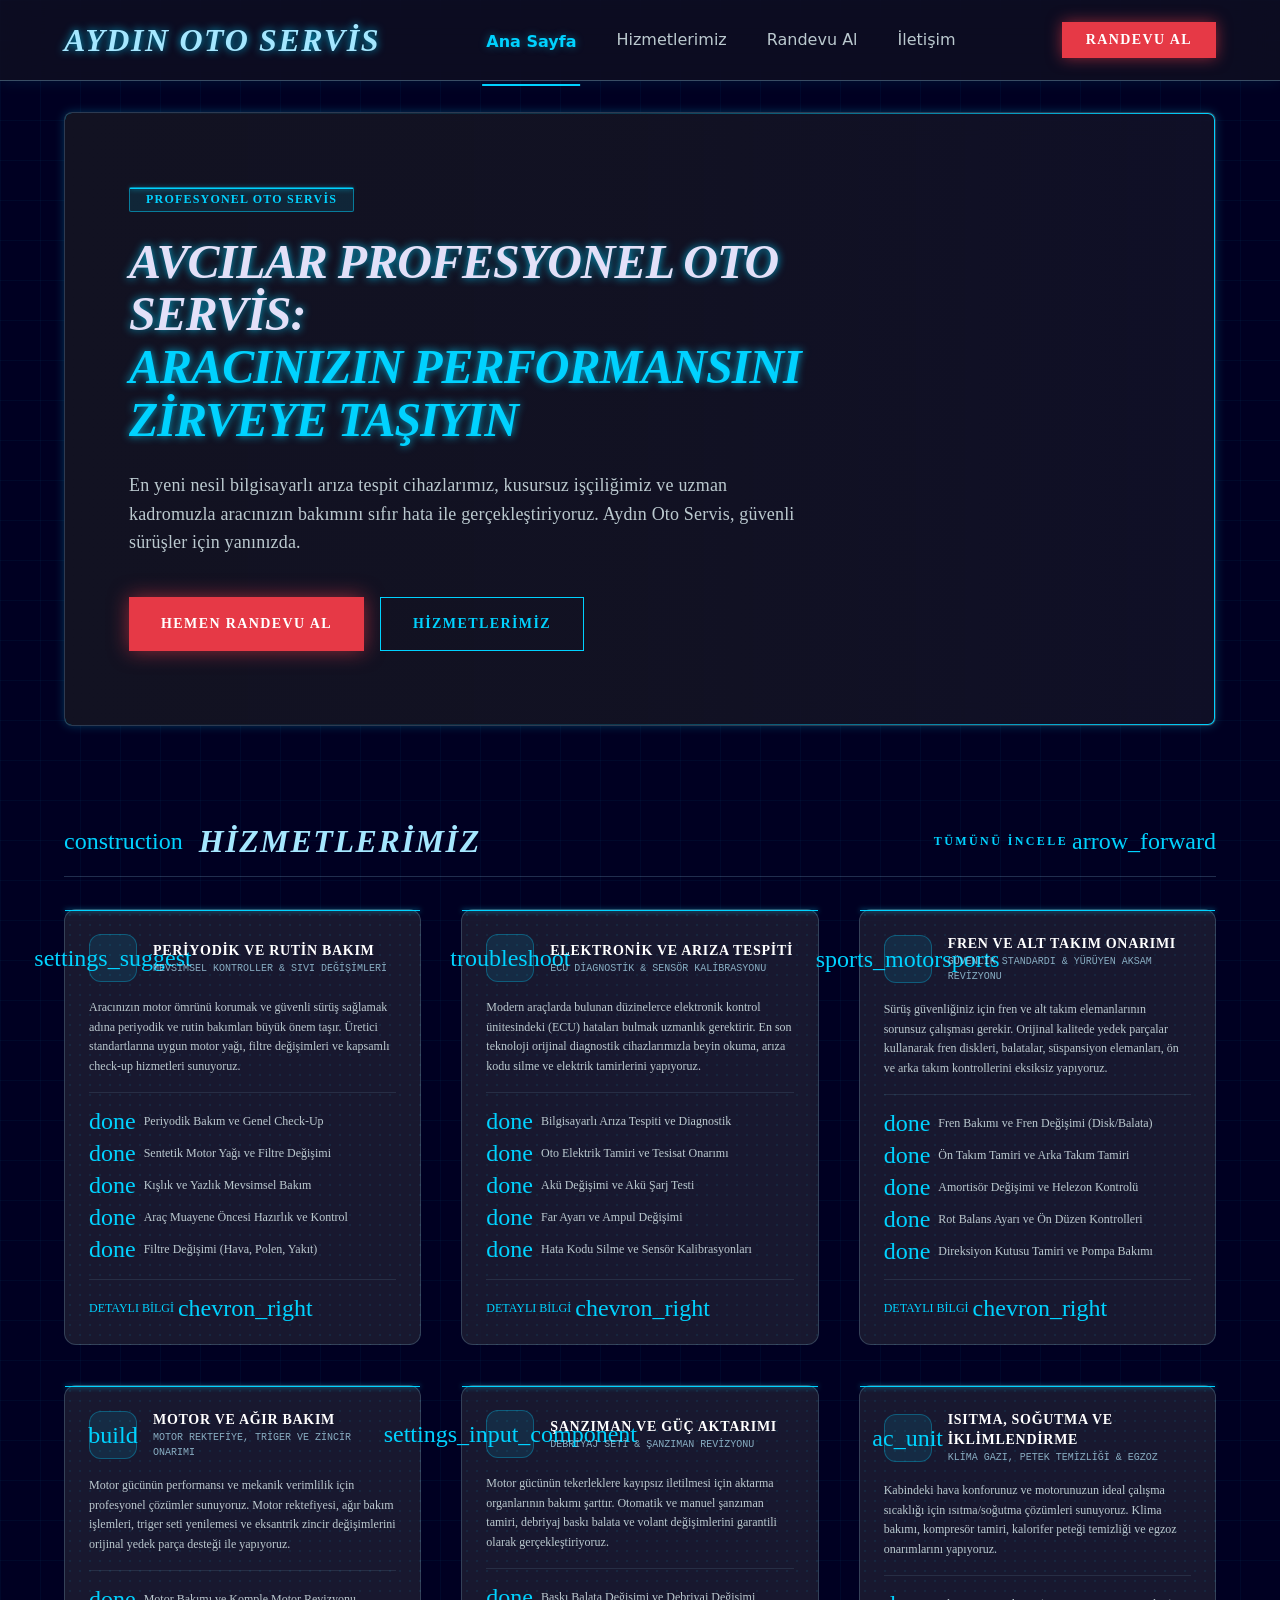
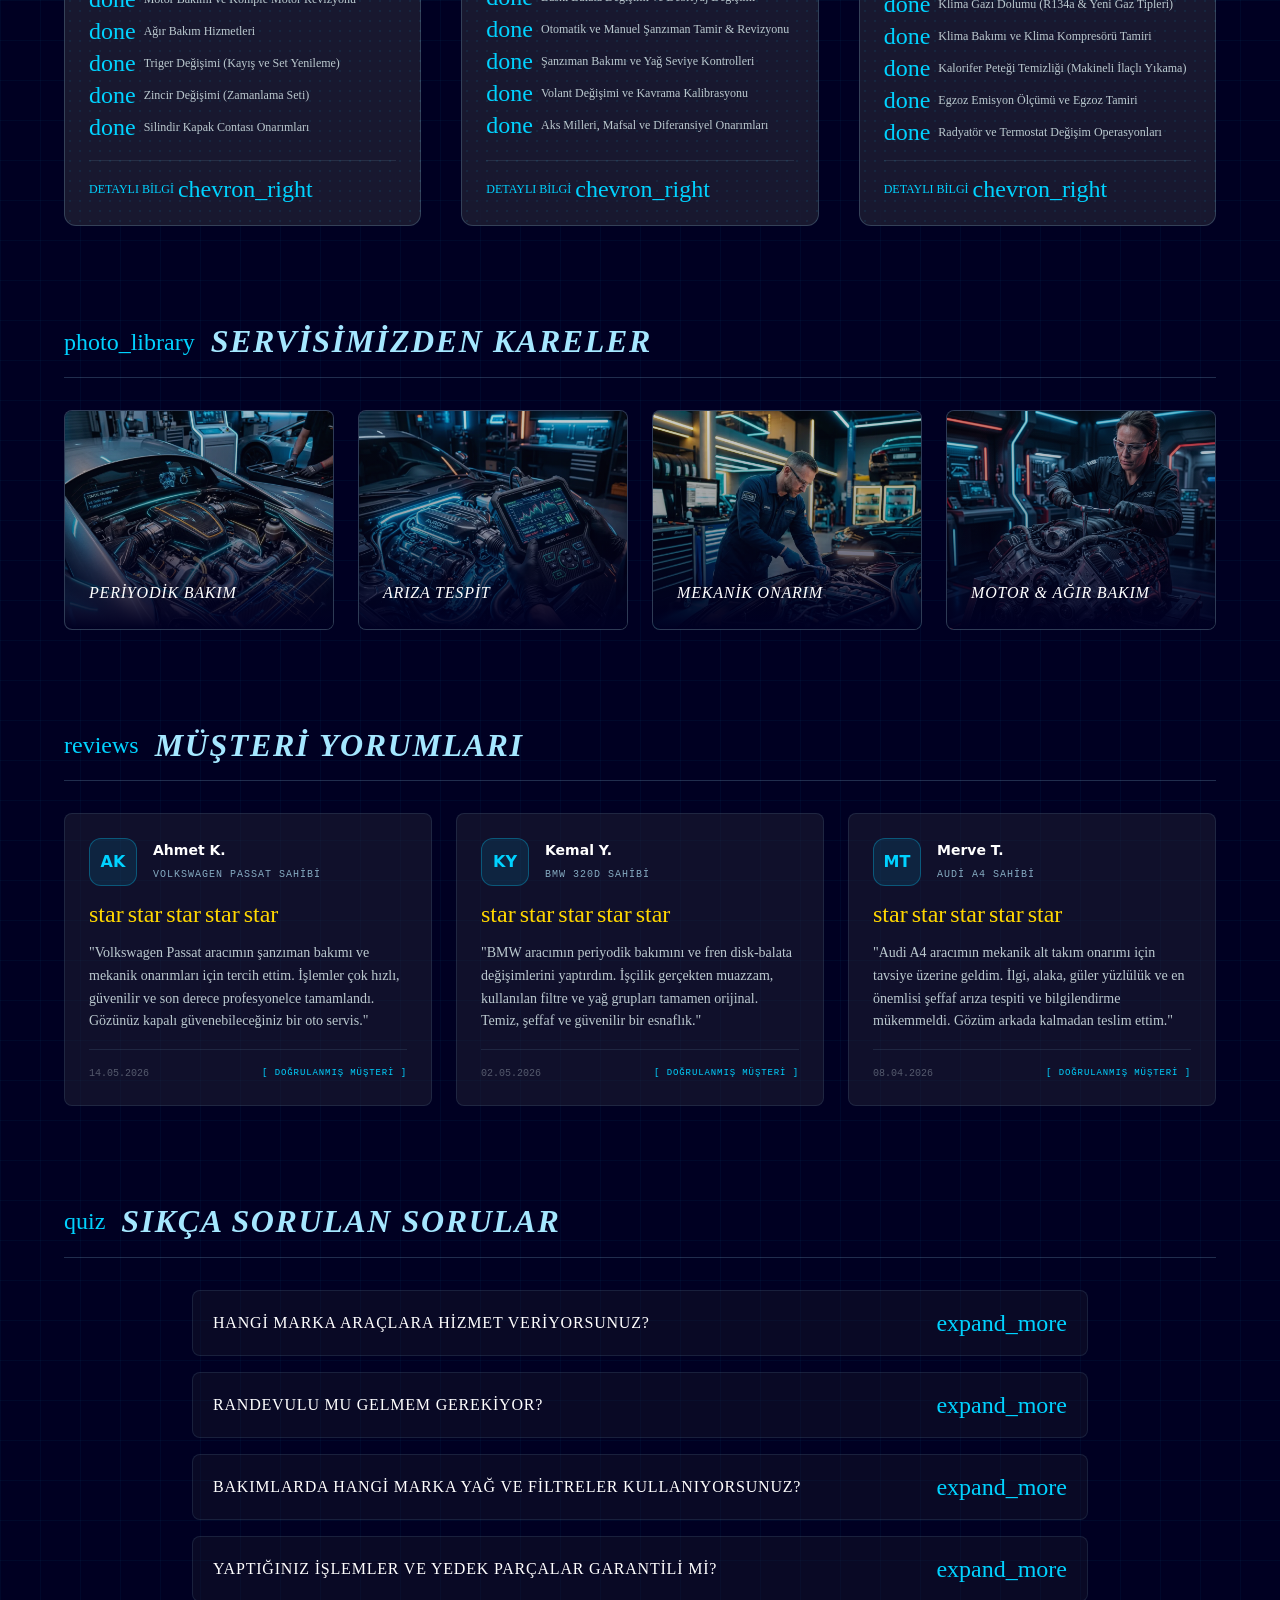
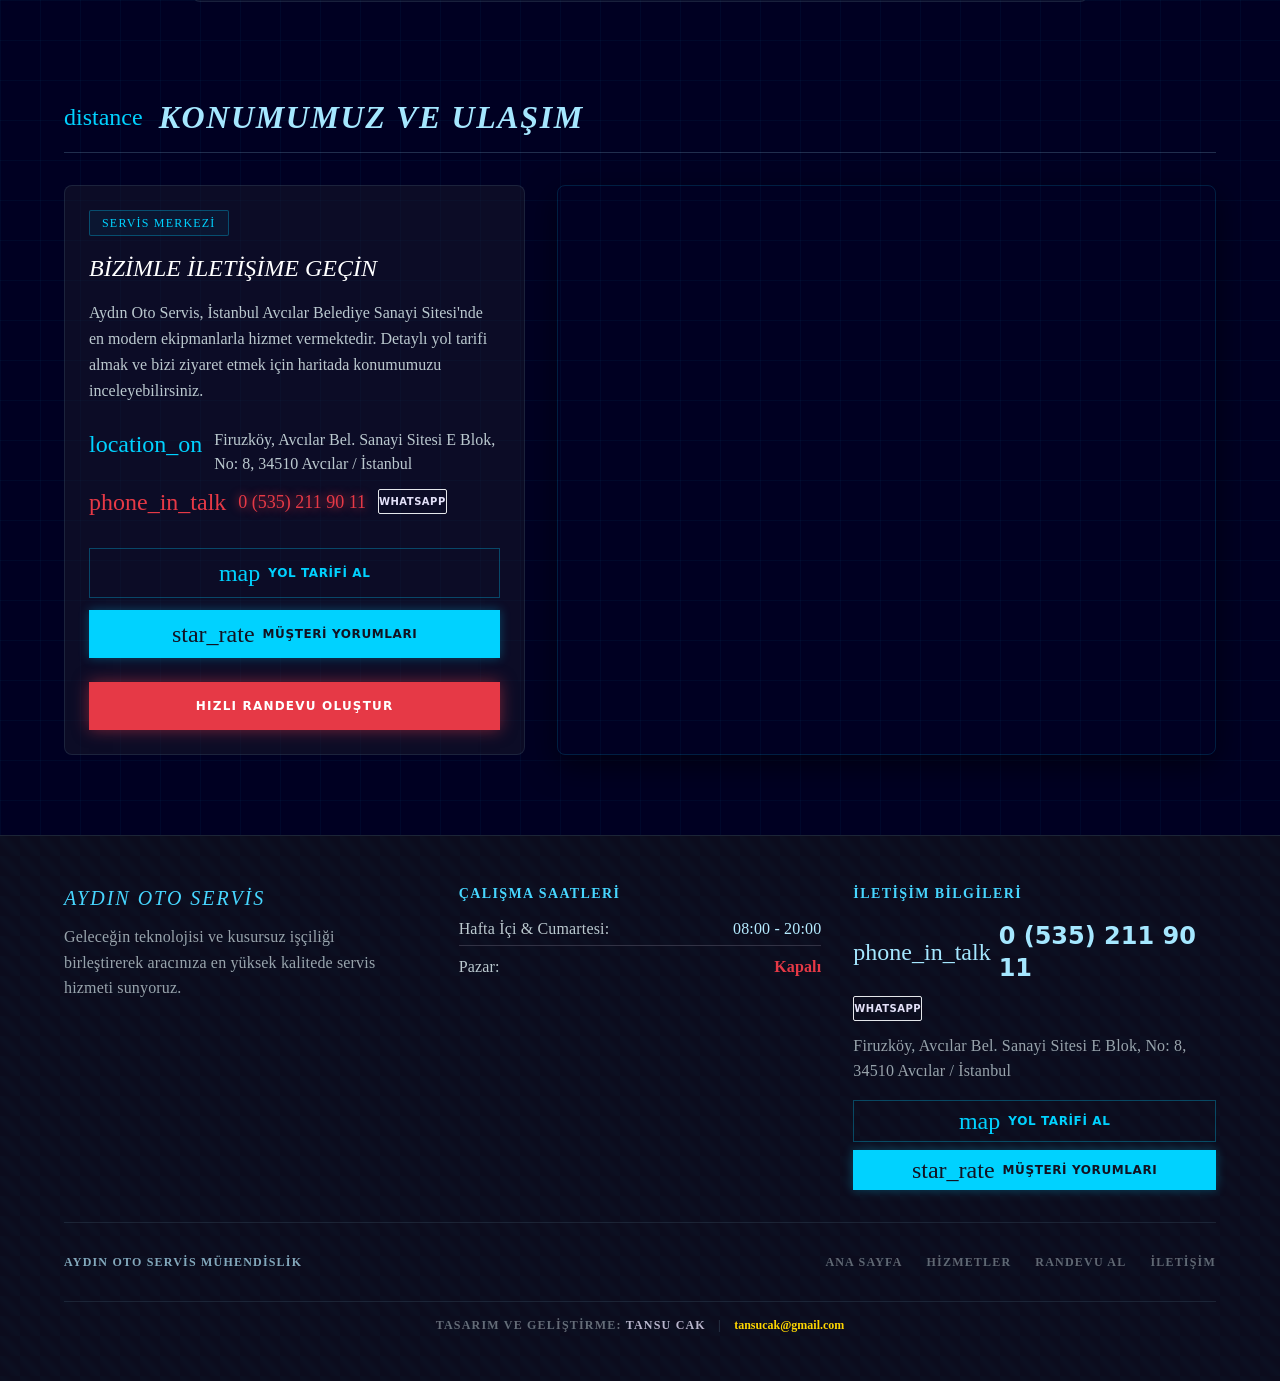
==== commit 6e6f9d71: "Add files via upload" ====
--- a/index.html
+++ b/index.html
@@ -6,7 +6,7 @@
     <title>Aydın Oto Servis | Avcılar Profesyonel Araç Bakım & Onarım</title>
     
     <!-- Security & Canonical (Early enforcement) -->
-    <meta http-equiv="Content-Security-Policy" content="default-src 'self'; script-src 'self'; style-src 'self' 'unsafe-inline' https://fonts.googleapis.com; font-src 'self' https://fonts.gstatic.com; img-src 'self' data: https:; frame-src 'self' https://www.google.com https://google.com; frame-ancestors 'none';">
+    <meta http-equiv="Content-Security-Policy" content="default-src 'self'; script-src 'self'; style-src 'self' 'unsafe-inline' https://fonts.googleapis.com; font-src 'self' https://fonts.gstatic.com; img-src 'self' data: https:; frame-src 'self' https://www.google.com https://google.com;">
     <link rel="canonical" href="https://www.aydinotoservis.com.tr/"/>
 
     <!-- Critical Resource Preconnects -->
@@ -193,7 +193,7 @@
     <main class="flex-grow pt-28 pb-20 w-full max-w-container-max-width mx-auto px-margin-mobile md:px-margin-desktop flex flex-col gap-24">
         
         <!-- Hero Section -->
-        <section id="home" class="relative w-full rounded-xl overflow-hidden min-h-[614px] flex flex-col justify-center items-start p-8 md:p-16 border border-primary/20 glow-border bg-surface-container-low/60 backdrop-blur-md">
+        <section id="home" class="relative w-full rounded-xl overflow-hidden min-h-[614px] flex flex-col justify-center items-start p-6 sm:p-8 md:p-16 border border-primary/20 glow-border bg-surface-container-low/60 backdrop-blur-md">
             <div class="absolute inset-0 bg-gradient-to-r from-surface-dim via-surface-dim/80 to-transparent z-0"></div>
             
             <!-- Background Image for Hero -->
@@ -203,7 +203,7 @@
                 <div class="inline-block px-4 py-1 border border-primary-container/50 bg-primary-container/10 rounded-sm w-fit font-label-sm text-label-sm text-primary-container uppercase tracking-widest scanline-top">
                     PROFESYONEL OTO SERVİS
                 </div>
-                <h1 class="font-headline-xl text-headline-xl text-on-background glow-text tracking-tighter uppercase italic">
+                <h1 class="font-headline-xl text-3xl sm:text-4xl md:text-headline-xl text-on-background glow-text tracking-tighter uppercase italic">
                     Avcılar Profesyonel Oto Servis: <br/> <span class="text-primary-container">Aracınızın Performansını Zirveye Taşıyın</span>
                 </h1>
                 <p class="font-body-lg text-body-lg text-on-surface-variant max-w-2xl">
@@ -690,7 +690,7 @@
             
             <div class="grid grid-cols-1 lg:grid-cols-12 gap-8 items-stretch">
                 <!-- Location Info Block -->
-                <div class="lg:col-span-5 flex flex-col gap-6 bg-surface-container/40 p-8 rounded-xl border border-primary/10 justify-between">
+                <div class="lg:col-span-5 flex flex-col gap-6 bg-surface-container/40 p-6 sm:p-8 rounded-xl border border-primary/10 justify-between">
                     <div class="flex flex-col gap-4">
                         <div class="inline-block px-3 py-1 border border-[#00d2ff]/30 bg-[#00d2ff]/5 rounded-sm w-fit font-label-sm text-xs text-[#00d2ff] uppercase tracking-widest">
                             SERVİS MERKEZİ
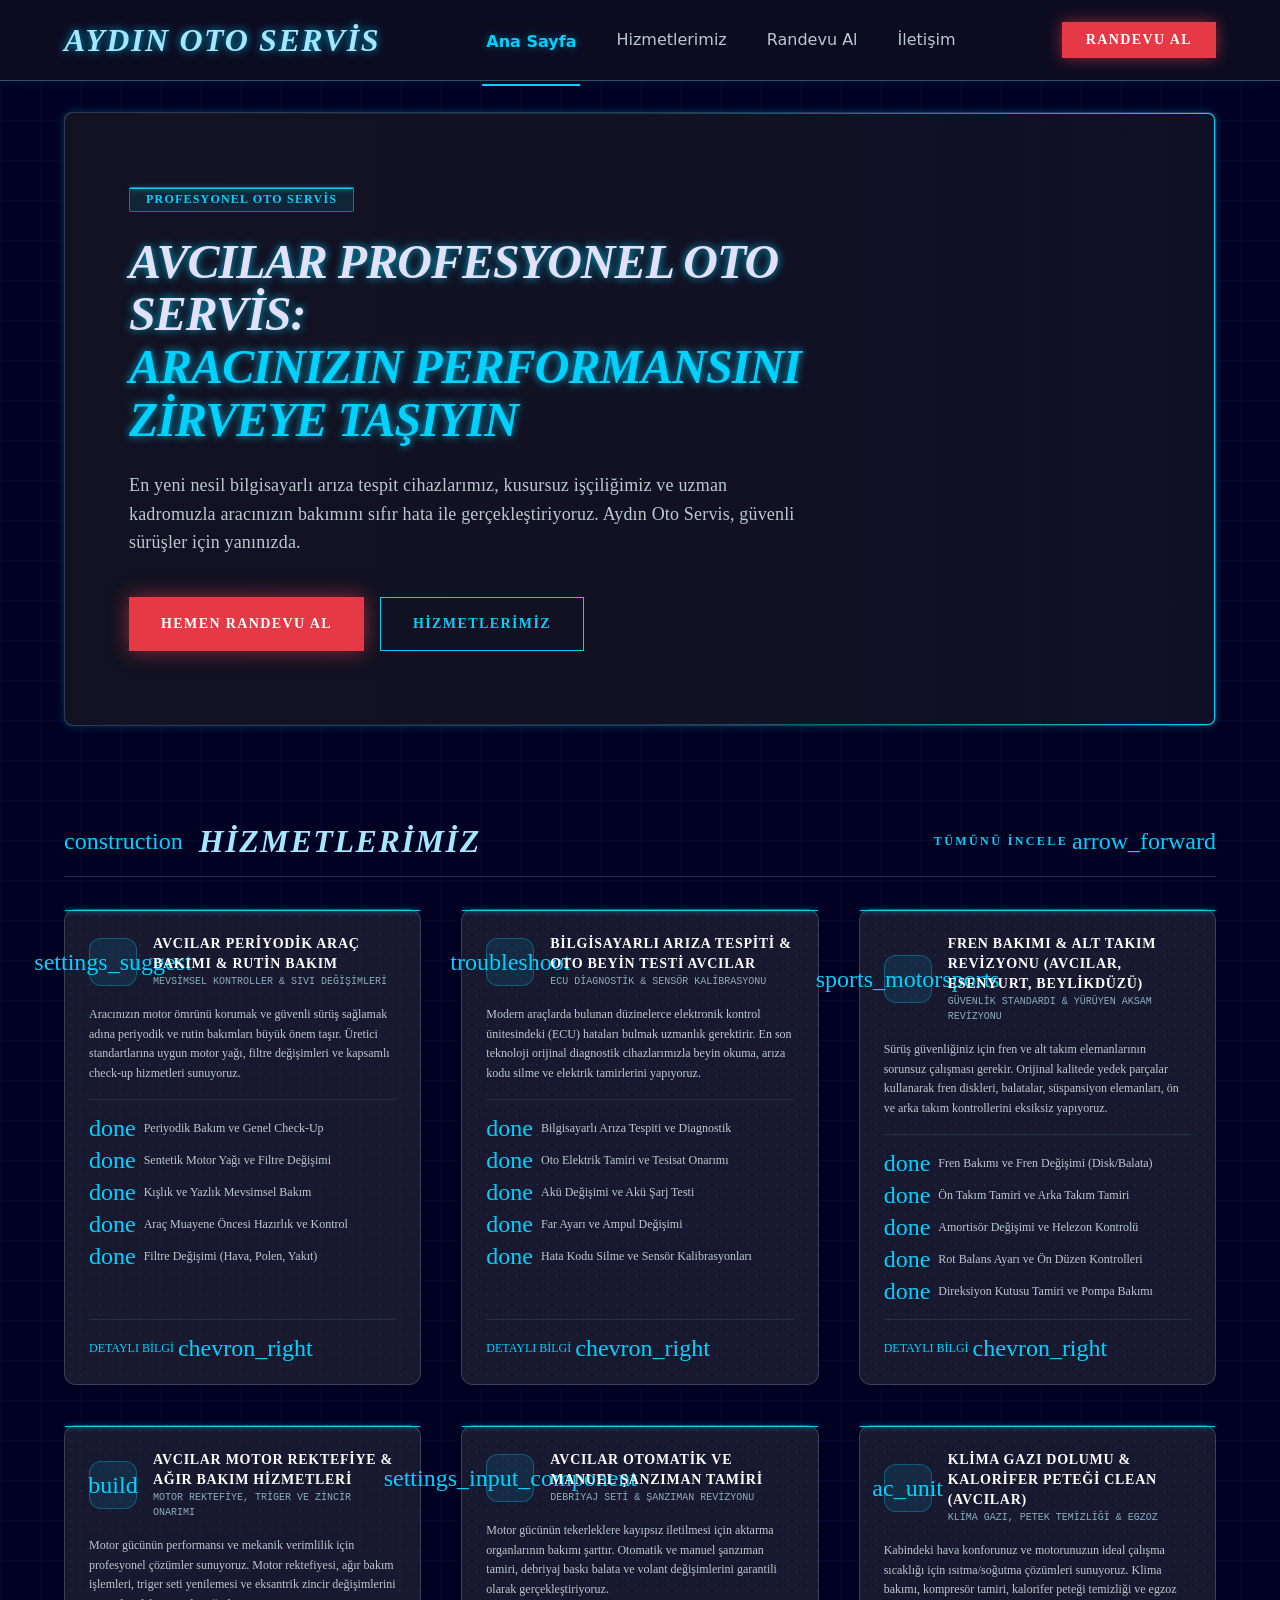
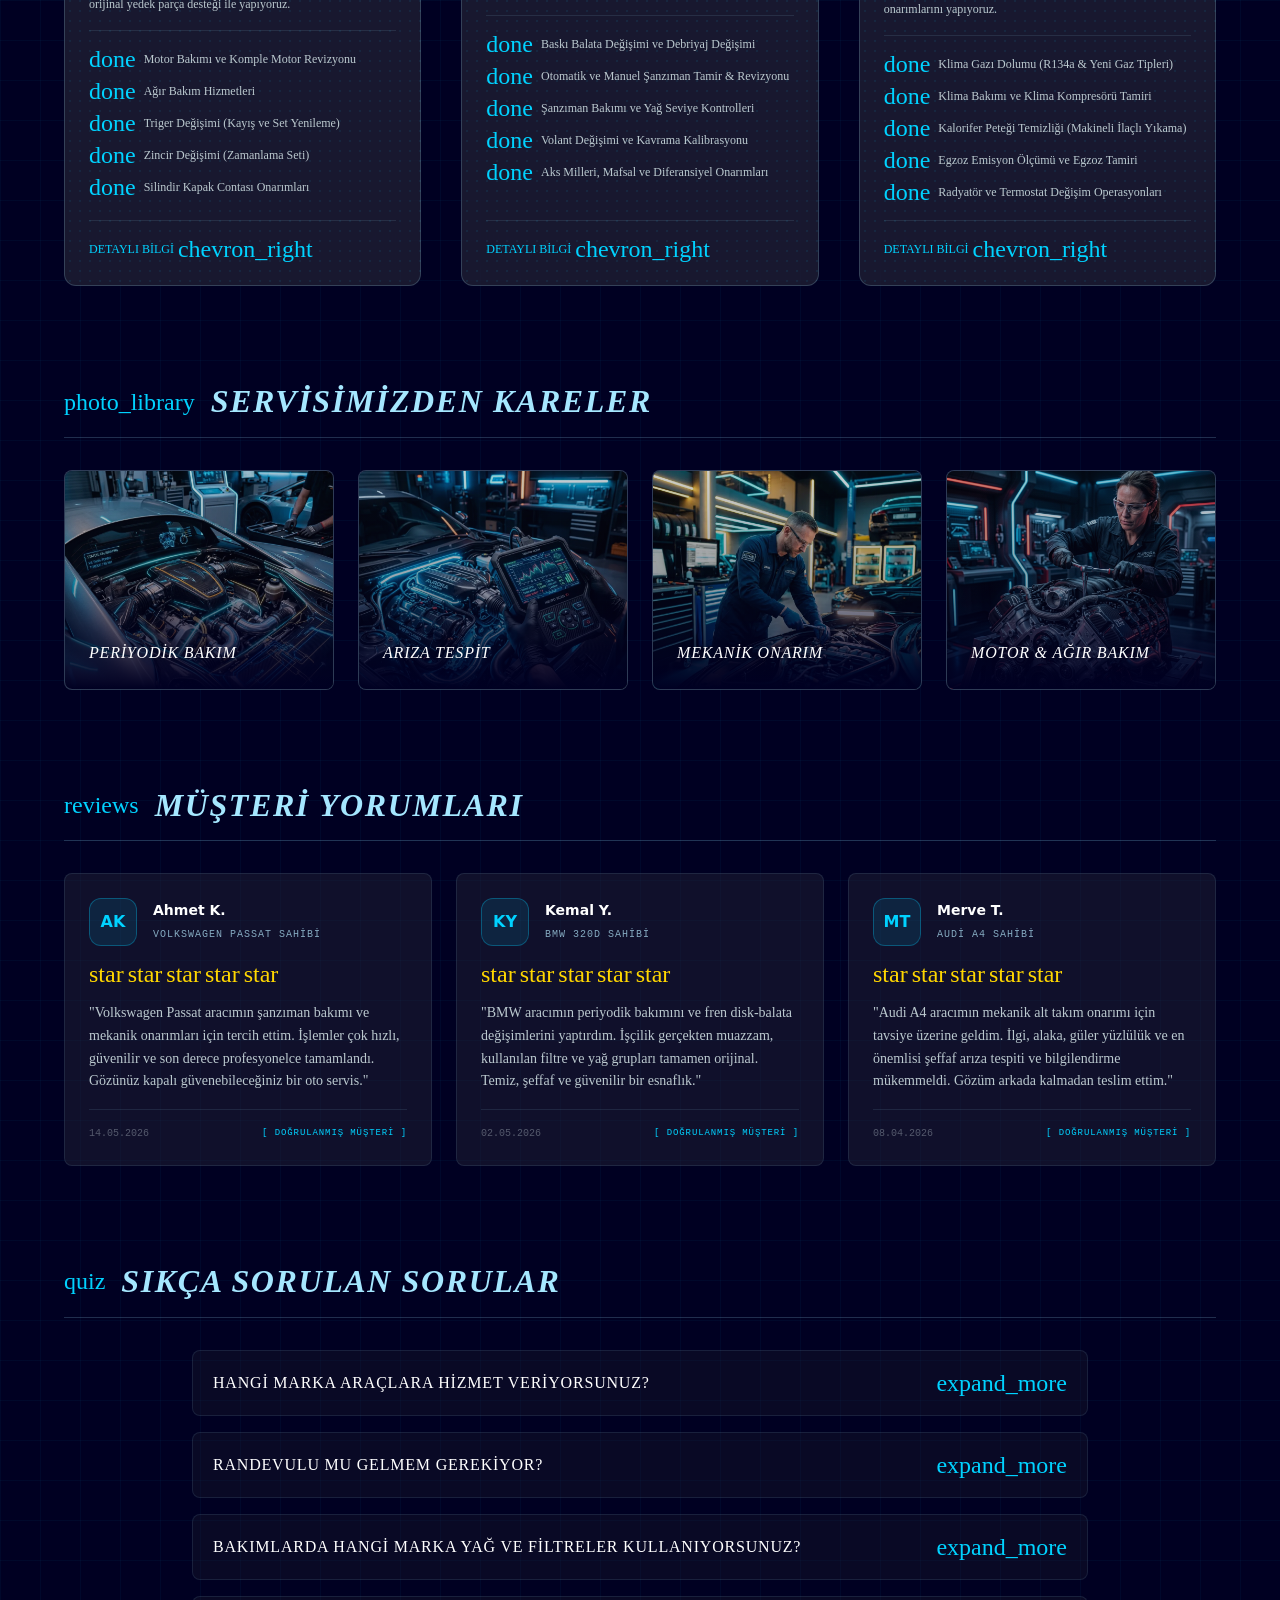
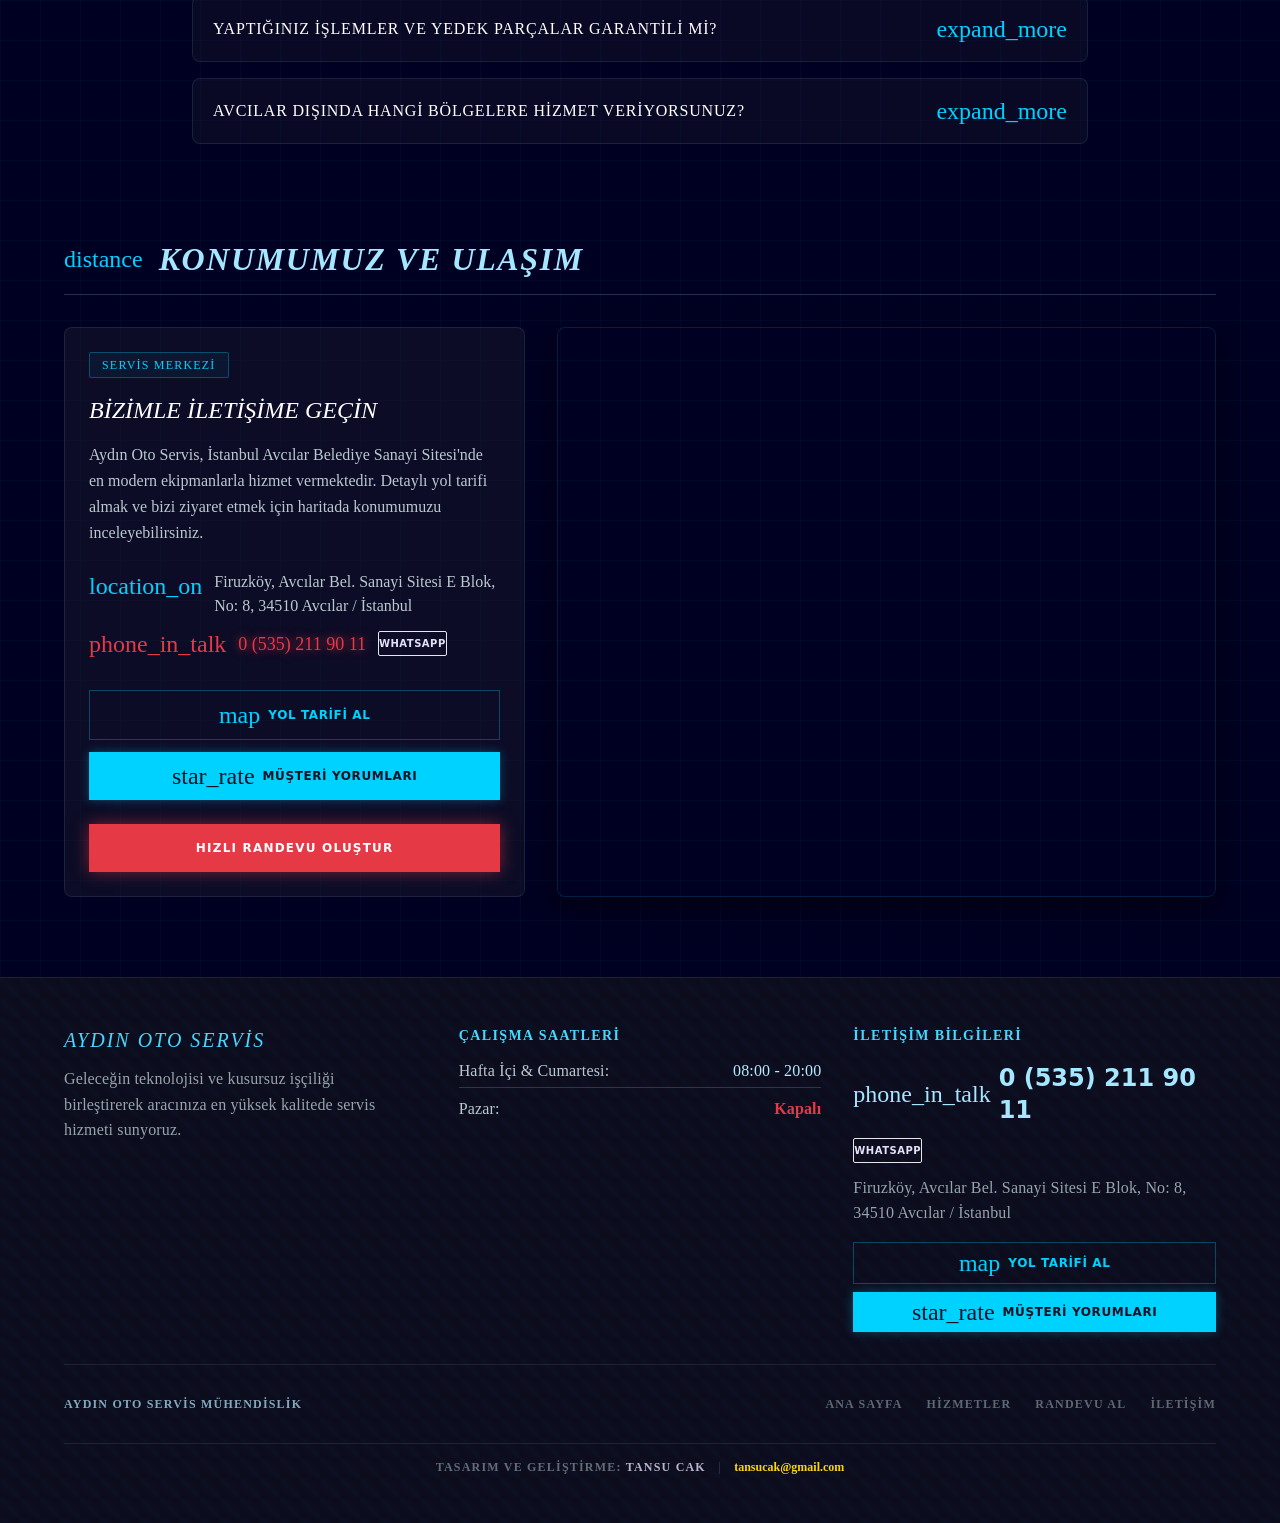
==== commit 2e66b8b1: "Add files via upload" ====
--- a/index.html
+++ b/index.html
@@ -3,11 +3,11 @@
 <head>
     <meta charset="utf-8"/>
     <meta content="width=device-width, initial-scale=1.0" name="viewport"/>
-    <title>Aydın Oto Servis | Avcılar Profesyonel Araç Bakım & Onarım</title>
+    <title>Aydın Oto Servis | Avcılar, Beylikdüzü, Esenyurt Özel Servis</title>
     
     <!-- Security & Canonical (Early enforcement) -->
     <meta http-equiv="Content-Security-Policy" content="default-src 'self'; script-src 'self'; style-src 'self' 'unsafe-inline' https://fonts.googleapis.com; font-src 'self' https://fonts.gstatic.com; img-src 'self' data: https:; frame-src 'self' https://www.google.com https://google.com;">
-    <link rel="canonical" href="https://www.aydinotoservis.com.tr/"/>
+    <link rel="canonical" href="https://aydinotoservis.com.tr/"/>
 
     <!-- Critical Resource Preconnects -->
     <link href="https://fonts.googleapis.com" rel="preconnect"/>
@@ -24,23 +24,23 @@
 
     <!-- SEO Metadata (Non-render-blocking) -->
     <meta name="google-site-verification" content="koNbMw-JmpKpNudVS98q64Ki1vgJASFUWnjmHalwhlk"/>
-    <meta name="description" content="Avcılar Aydın Oto Servis'te bilgisayarlı arıza tespiti, periyodik araç bakımı, motor revizyonu ve fren sistemi onarımlarını uzman kadromuz ve orijinal yedek parçalarla gerçekleştiriyoruz. Hemen randevu alın!"/>
+    <meta name="description" content="Avcılar, Beylikdüzü ve Esenyurt bölgelerinde profesyonel Aydın Özel Oto Servis. Volkswagen, BMW, Audi, Mercedes ve tüm markaların periyodik bakımı, şanzıman tamiri ve bilgisayarlı arıza tespiti. Güvenilir esnaflık, orijinal yedek parça!"/>
     <meta name="keywords" content="aydın oto servis, avcılar oto servis, bilgisayarlı arıza tespiti, oto tamir avcılar"/>
     <meta name="robots" content="index, follow"/>
     
     <!-- Open Graph / Facebook -->
     <meta property="og:type" content="website"/>
-    <meta property="og:url" content="https://www.aydinotoservis.com.tr/"/>
+    <meta property="og:url" content="https://aydinotoservis.com.tr/"/>
     <meta property="og:title" content="Aydın Oto Servis | Avcılar Profesyonel Araç Bakım &amp; Onarım"/>
     <meta property="og:description" content="Avcılar Aydın Oto Servis'te bilgisayarlı arıza tespiti, periyodik araç bakımı, motor revizyonu ve fren sistemi onarımlarını uzman kadromuz ve orijinal yedek parçalarla gerçekleştiriyoruz. Hemen randevu alın!"/>
-    <meta property="og:image" content="https://www.aydinotoservis.com.tr/images/service_maintenance.webp"/>
+    <meta property="og:image" content="https://aydinotoservis.com.tr/images/service_maintenance.webp"/>
 
     <!-- Twitter -->
     <meta property="twitter:card" content="summary_large_image"/>
-    <meta property="twitter:url" content="https://www.aydinotoservis.com.tr/"/>
+    <meta property="twitter:url" content="https://aydinotoservis.com.tr/"/>
     <meta property="twitter:title" content="Aydın Oto Servis | Avcılar Profesyonel Araç Bakım &amp; Onarım"/>
     <meta property="twitter:description" content="Avcılar Aydın Oto Servis'te bilgisayarlı arıza tespiti, periyodik araç bakımı, motor revizyonu ve fren sistemi onarımlarını uzman kadromuz ve orijinal yedek parçalarla gerçekleştiriyoruz. Hemen randevu alın!"/>
-    <meta property="twitter:image" content="https://www.aydinotoservis.com.tr/images/service_maintenance.webp"/>
+    <meta property="twitter:image" content="https://aydinotoservis.com.tr/images/service_maintenance.webp"/>
 
     <!-- Structured Data (Schema.org) - LocalBusiness & FAQ -->
     <script type="application/ld+json">
@@ -48,9 +48,9 @@
       "@context": "https://schema.org",
       "@type": "AutoRepair",
       "name": "Aydın Oto Servis",
-      "image": "https://www.aydinotoservis.com.tr/images/service_maintenance.webp",
-      "@id": "https://www.aydinotoservis.com.tr/#organization",
-      "url": "https://www.aydinotoservis.com.tr/",
+      "image": "https://aydinotoservis.com.tr/images/service_maintenance.webp",
+      "@id": "https://aydinotoservis.com.tr/#organization",
+      "url": "https://aydinotoservis.com.tr/",
       "telephone": "05352119011",
       "priceRange": "$$",
       "address": {
@@ -100,7 +100,7 @@
           "name": "Hangi marka araçlara hizmet veriyorsunuz?",
           "acceptedAnswer": {
             "@type": "Answer",
-            "text": "Aydın Oto Servis olarak başta Mercedes-Benz, BMW, Audi, Volkswagen ve Volvo olmak üzere tüm yerli, ithal, binek ve hafif ticari araç markalarına orijinal diagnostik cihazlarımız ve uzman kadromuzla profesyonel bakım ve onarım hizmeti sunmaktayız."
+            "text": "Aydın Oto Servis olarak başta Mercedes-Benz, BMW, Audi, Volkswagen ve Volvo olmak üzere Renault, Fiat, Ford, Hyundai gibi tüm yerli ve ithal marka, binek ve hafif ticari araçlara orijinal diagnostik cihazlarımız ve uzman kadromuzla profesyonel bakım ve onarım hizmeti sunmaktayız."
           }
         },
         {
@@ -126,6 +126,14 @@
             "@type": "Answer",
             "text": "Evet, Aydın Oto Servis bünyesinde gerçekleştirilen tüm motor, mekanik, fren sistemi onarımları ve yedek parça değişimleri, montaj tarihinden itibaren 1 yıl süreyle servis ve malzeme garantisi kapsamındadır."
           }
+        },
+        {
+          "@type": "Question",
+          "name": "Avcılar dışında hangi bölgelere hizmet veriyorsunuz?",
+          "acceptedAnswer": {
+            "@type": "Answer",
+            "text": "Servisimiz Avcılar Belediye Sanayi Sitesi'nde yer almakta olup, başta Beylikdüzü, Esenyurt, Küçükçekmece ve Firuzköy olmak üzere tüm çevre ilçelere profesyonel oto tamir ve periyodik bakım hizmeti sağlamaktadır."
+          }
         }
       ]
     }
@@ -139,7 +147,7 @@
           "@type": "ListItem",
           "position": 1,
           "name": "Ana Sayfa",
-          "item": "https://www.aydinotoservis.com.tr/"
+          "item": "https://aydinotoservis.com.tr/"
         }
       ]
     }
@@ -236,7 +244,7 @@
                             <span class="material-symbols-outlined material-symbols-filled text-primary-container">settings_suggest</span>
                         </div>
                         <div>
-                            <h3 class="font-label-md text-sm text-white uppercase tracking-wider font-bold">PERİYODİK VE RUTİN BAKIM</h3>
+                            <h3 class="font-label-md text-sm text-white uppercase tracking-wider font-bold">Avcılar Periyodik Araç Bakımı &amp; Rutin Bakım</h3>
                             <span class="text-[10px] text-primary-fixed opacity-70 block uppercase font-mono mt-0.5">MEVSİMSEL KONTROLLER & SIVI DEĞİŞİMLERİ</span>
                         </div>
                     </div>
@@ -277,7 +285,7 @@
                             <span class="material-symbols-outlined material-symbols-filled text-primary-container">troubleshoot</span>
                         </div>
                         <div>
-                            <h3 class="font-label-md text-sm text-white uppercase tracking-wider font-bold">ELEKTRONİK VE ARIZA TESPİTİ</h3>
+                            <h3 class="font-label-md text-sm text-white uppercase tracking-wider font-bold">Bilgisayarlı Arıza Tespiti &amp; Oto Beyin Testi Avcılar</h3>
                             <span class="text-[10px] text-primary-fixed opacity-70 block uppercase font-mono mt-0.5">ECU DİAGNOSTİK & SENSÖR KALİBRASYONU</span>
                         </div>
                     </div>
@@ -318,7 +326,7 @@
                             <span class="material-symbols-outlined material-symbols-filled text-primary-container">sports_motorsports</span>
                         </div>
                         <div>
-                            <h3 class="font-label-md text-sm text-white uppercase tracking-wider font-bold">FREN VE ALT TAKIM ONARIMI</h3>
+                            <h3 class="font-label-md text-sm text-white uppercase tracking-wider font-bold">Fren Bakımı &amp; Alt Takım Revizyonu (Avcılar, Esenyurt, Beylikdüzü)</h3>
                             <span class="text-[10px] text-primary-fixed opacity-70 block uppercase font-mono mt-0.5">GÜVENLİK STANDARDI & YÜRÜYEN AKSAM REVİZYONU</span>
                         </div>
                     </div>
@@ -359,7 +367,7 @@
                             <span class="material-symbols-outlined material-symbols-filled text-primary-container">build</span>
                         </div>
                         <div>
-                            <h3 class="font-label-md text-sm text-white uppercase tracking-wider font-bold">MOTOR VE AĞIR BAKIM</h3>
+                            <h3 class="font-label-md text-sm text-white uppercase tracking-wider font-bold">Avcılar Motor Rektefiye &amp; Ağır Bakım Hizmetleri</h3>
                             <span class="text-[10px] text-primary-fixed opacity-70 block uppercase font-mono mt-0.5">MOTOR REKTEFİYE, TRİGER VE ZİNCİR ONARIMI</span>
                         </div>
                     </div>
@@ -400,7 +408,7 @@
                             <span class="material-symbols-outlined material-symbols-filled text-primary-container">settings_input_component</span>
                         </div>
                         <div>
-                            <h3 class="font-label-md text-sm text-white uppercase tracking-wider font-bold">ŞANZIMAN VE GÜÇ AKTARIMI</h3>
+                            <h3 class="font-label-md text-sm text-white uppercase tracking-wider font-bold">Avcılar Otomatik ve Manuel Şanzıman Tamiri</h3>
                             <span class="text-[10px] text-primary-fixed opacity-70 block uppercase font-mono mt-0.5">DEBRİYAJ SETİ & ŞANZIMAN REVİZYONU</span>
                         </div>
                     </div>
@@ -441,7 +449,7 @@
                             <span class="material-symbols-outlined material-symbols-filled text-primary-container">ac_unit</span>
                         </div>
                         <div>
-                            <h3 class="font-label-md text-sm text-white uppercase tracking-wider font-bold">ISITMA, SOĞUTMA VE İKLİMLENDİRME</h3>
+                            <h3 class="font-label-md text-sm text-white uppercase tracking-wider font-bold">Klima Gazı Dolumu &amp; Kalorifer Peteği Clean (Avcılar)</h3>
                             <span class="text-[10px] text-primary-fixed opacity-70 block uppercase font-mono mt-0.5">KLİMA GAZI, PETEK TEMİZLİĞİ & EGZOZ</span>
                         </div>
                     </div>
@@ -642,7 +650,7 @@
                         <span class="material-symbols-outlined text-primary-container transition-transform duration-300 group-open:rotate-180">expand_more</span>
                     </summary>
                     <div class="p-5 border-t border-primary/5 font-body-md text-sm text-on-surface-variant leading-relaxed bg-[#0c0c1d]/50">
-                        Aydın Oto Servis olarak başta Mercedes-Benz, BMW, Audi, Volkswagen ve Volvo olmak üzere tüm yerli, ithal, binek ve hafif ticari araç markalarına orijinal diagnostik cihazlarımız ve uzman kadromuzla profesyonel bakım ve onarım hizmeti sunmaktayız.
+                        Aydın Oto Servis olarak başta Mercedes-Benz, BMW, Audi, Volkswagen ve Volvo olmak üzere Renault, Fiat, Ford, Hyundai gibi tüm yerli ve ithal marka, binek ve hafif ticari araçlara orijinal diagnostik cihazlarımız ve uzman kadromuzla profesyonel bakım ve onarım hizmeti sunmaktayız.
                     </div>
                 </details>
 
@@ -676,6 +684,17 @@
                     </summary>
                     <div class="p-5 border-t border-primary/5 font-body-md text-sm text-on-surface-variant leading-relaxed bg-[#0c0c1d]/50">
                         Evet, Aydın Oto Servis bünyesinde gerçekleştirilen tüm motor, mekanik, fren sistemi onarımları ve yedek parça değişimleri, montaj tarihinden itibaren 1 yıl süreyle servis ve malzeme garantisi kapsamındadır.
+                    </div>
+                </details>
+
+                <!-- FAQ Item 5: Lokasyon / Bölge -->
+                <details class="group bg-surface-container/30 border border-primary/10 rounded-xl overflow-hidden [&_summary::-webkit-details-marker]:hidden transition-all duration-300 hover:border-primary/30">
+                    <summary class="flex justify-between items-center p-5 cursor-pointer font-label-md text-white select-none hover:bg-primary/5 transition-colors">
+                        <span class="uppercase tracking-wider">Avcılar dışında hangi bölgelere hizmet veriyorsunuz?</span>
+                        <span class="material-symbols-outlined text-primary-container transition-transform duration-300 group-open:rotate-180">expand_more</span>
+                    </summary>
+                    <div class="p-5 border-t border-primary/5 font-body-md text-sm text-on-surface-variant leading-relaxed bg-[#0c0c1d]/50">
+                        Servisimiz Avcılar Belediye Sanayi Sitesi'nde yer almakta olup, başta Beylikdüzü, Esenyurt, Küçükçekmece ve Firuzköy olmak üzere tüm çevre ilçelere profesyonel oto tamir ve periyodik bakım hizmeti sağlamaktadır.
                     </div>
                 </details>
             </div>
